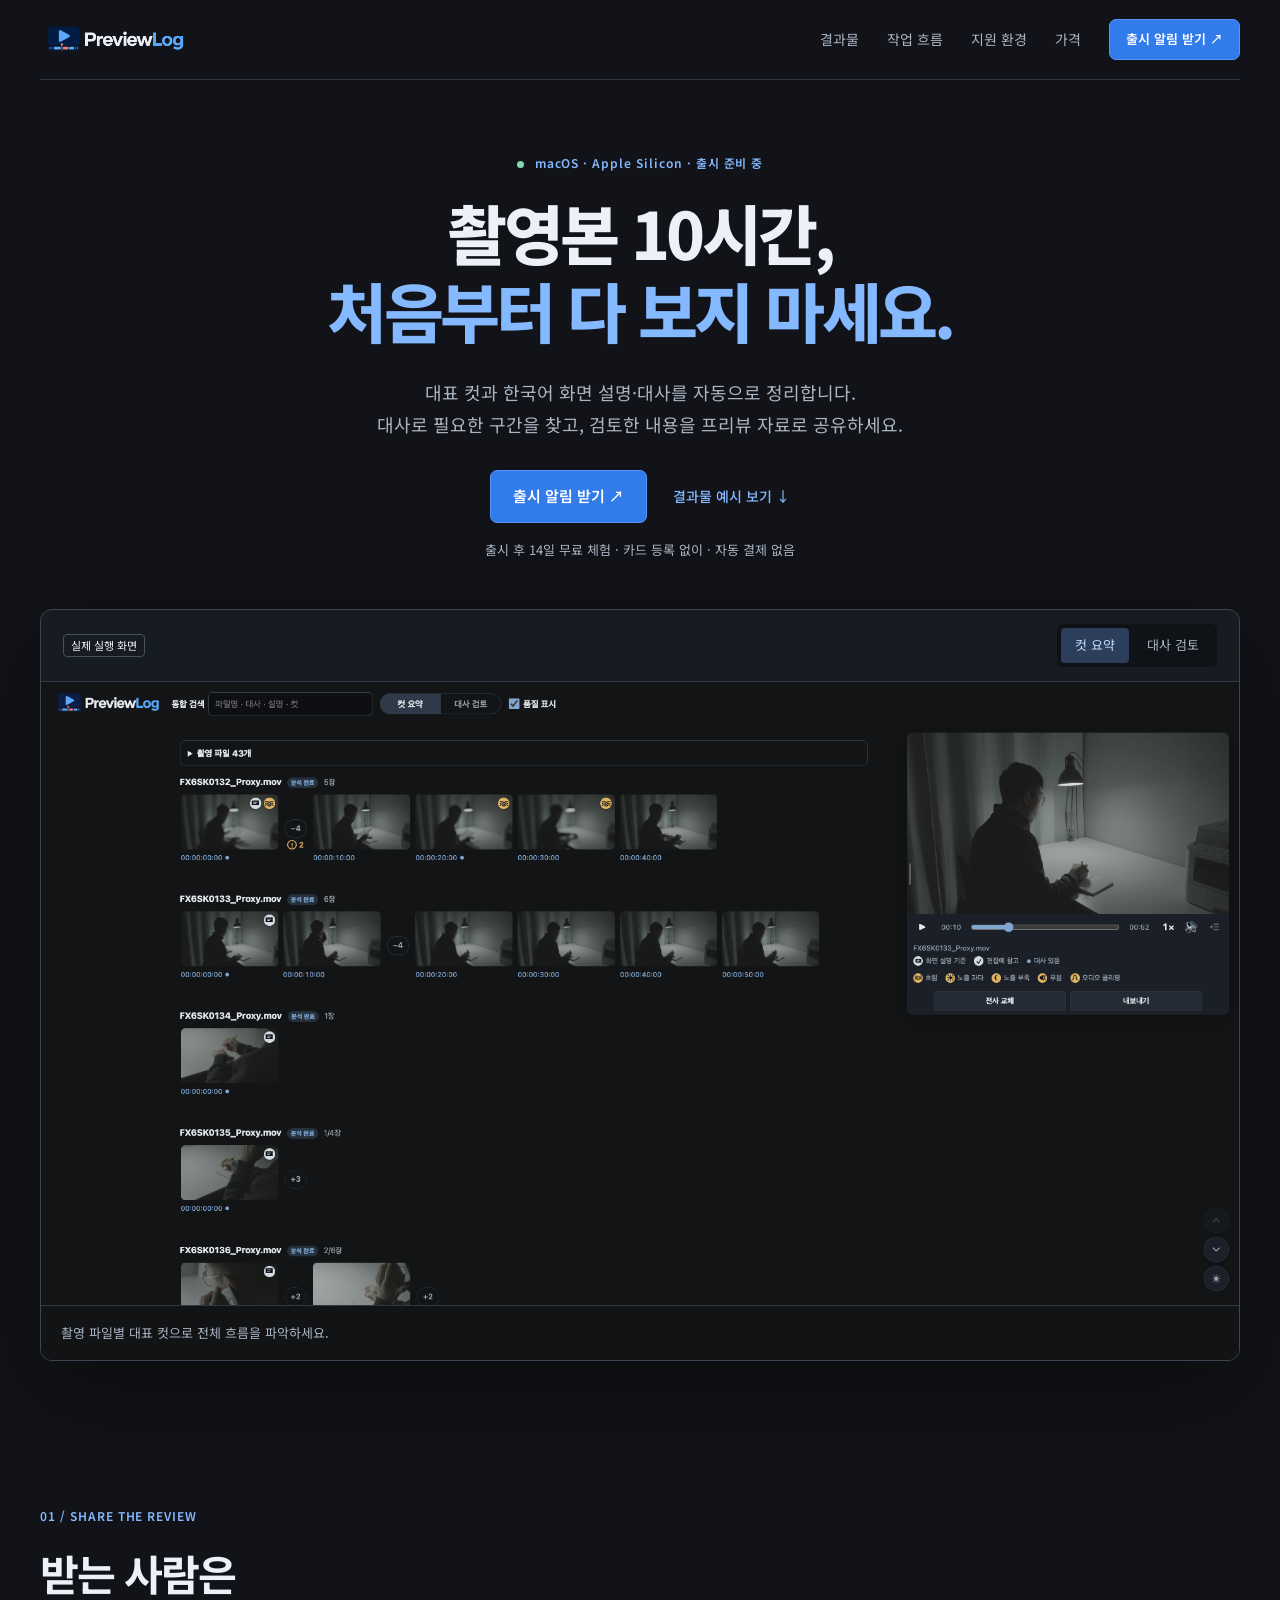
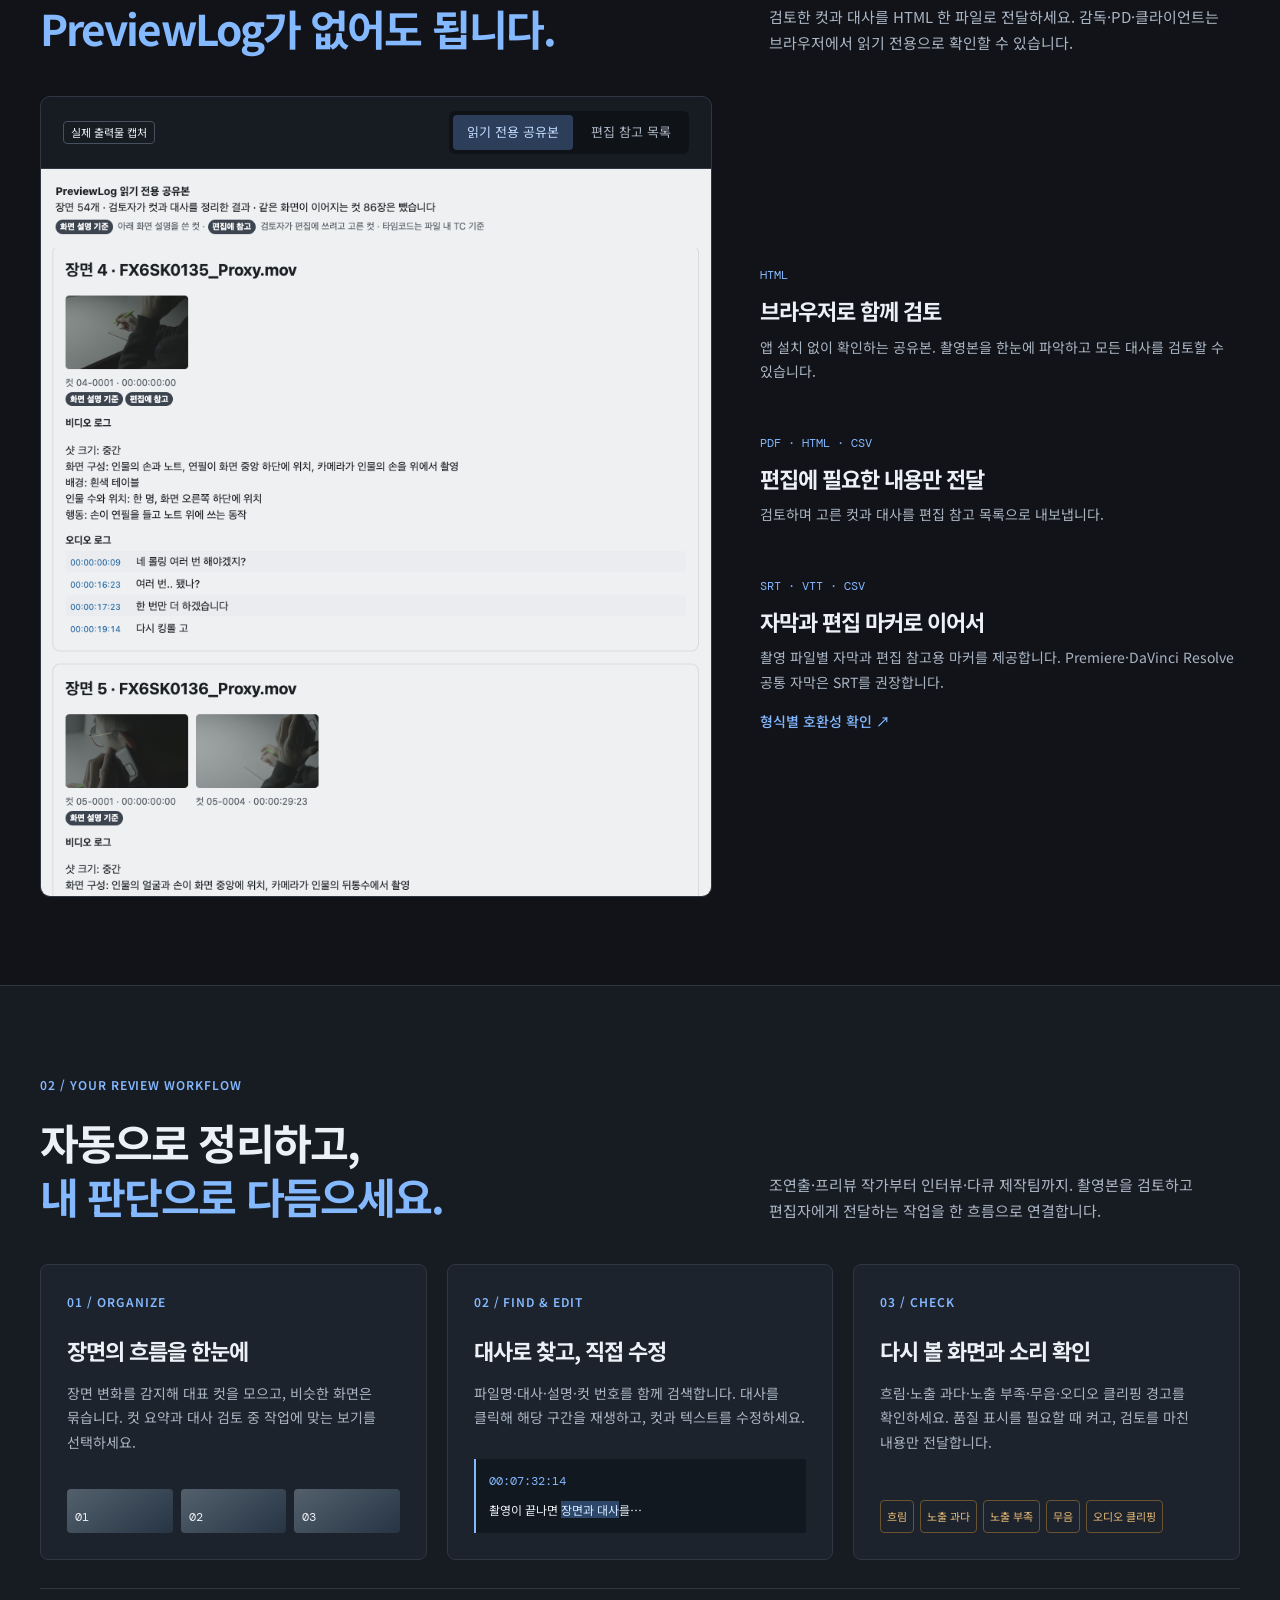
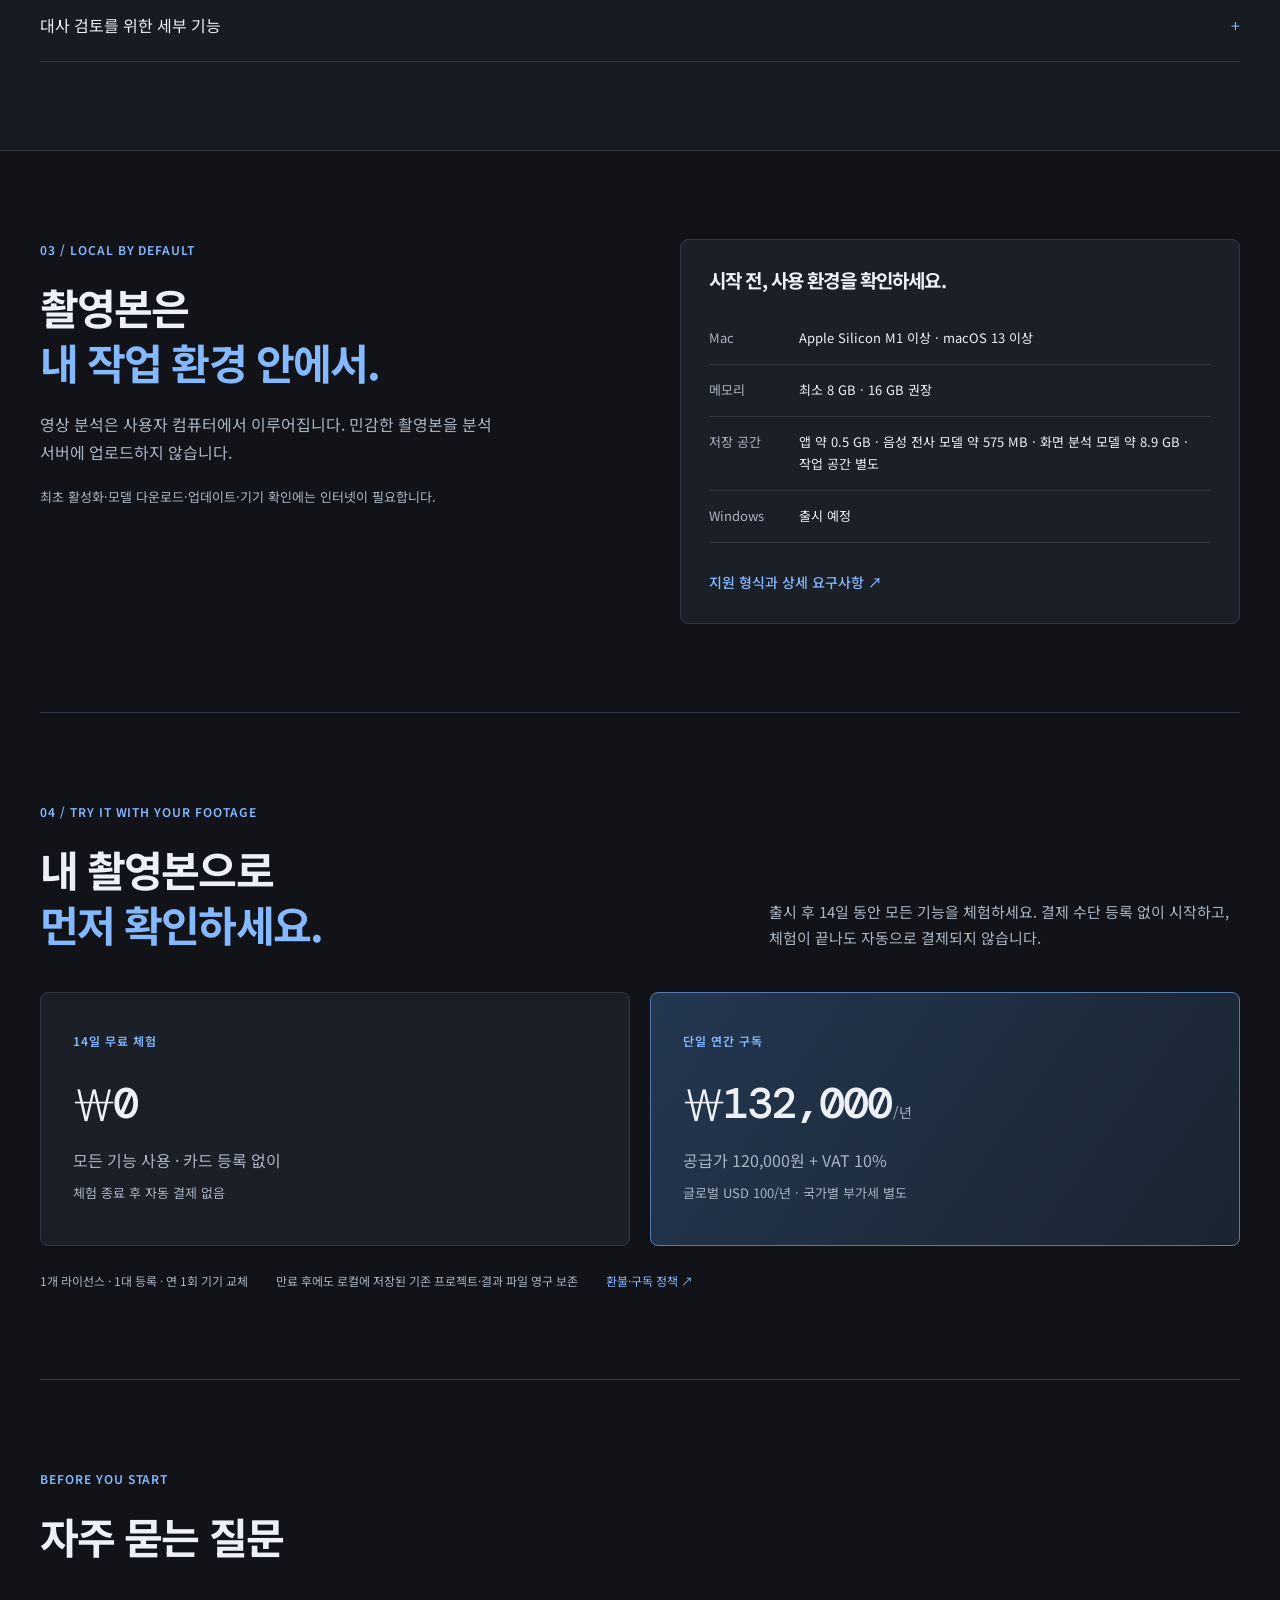
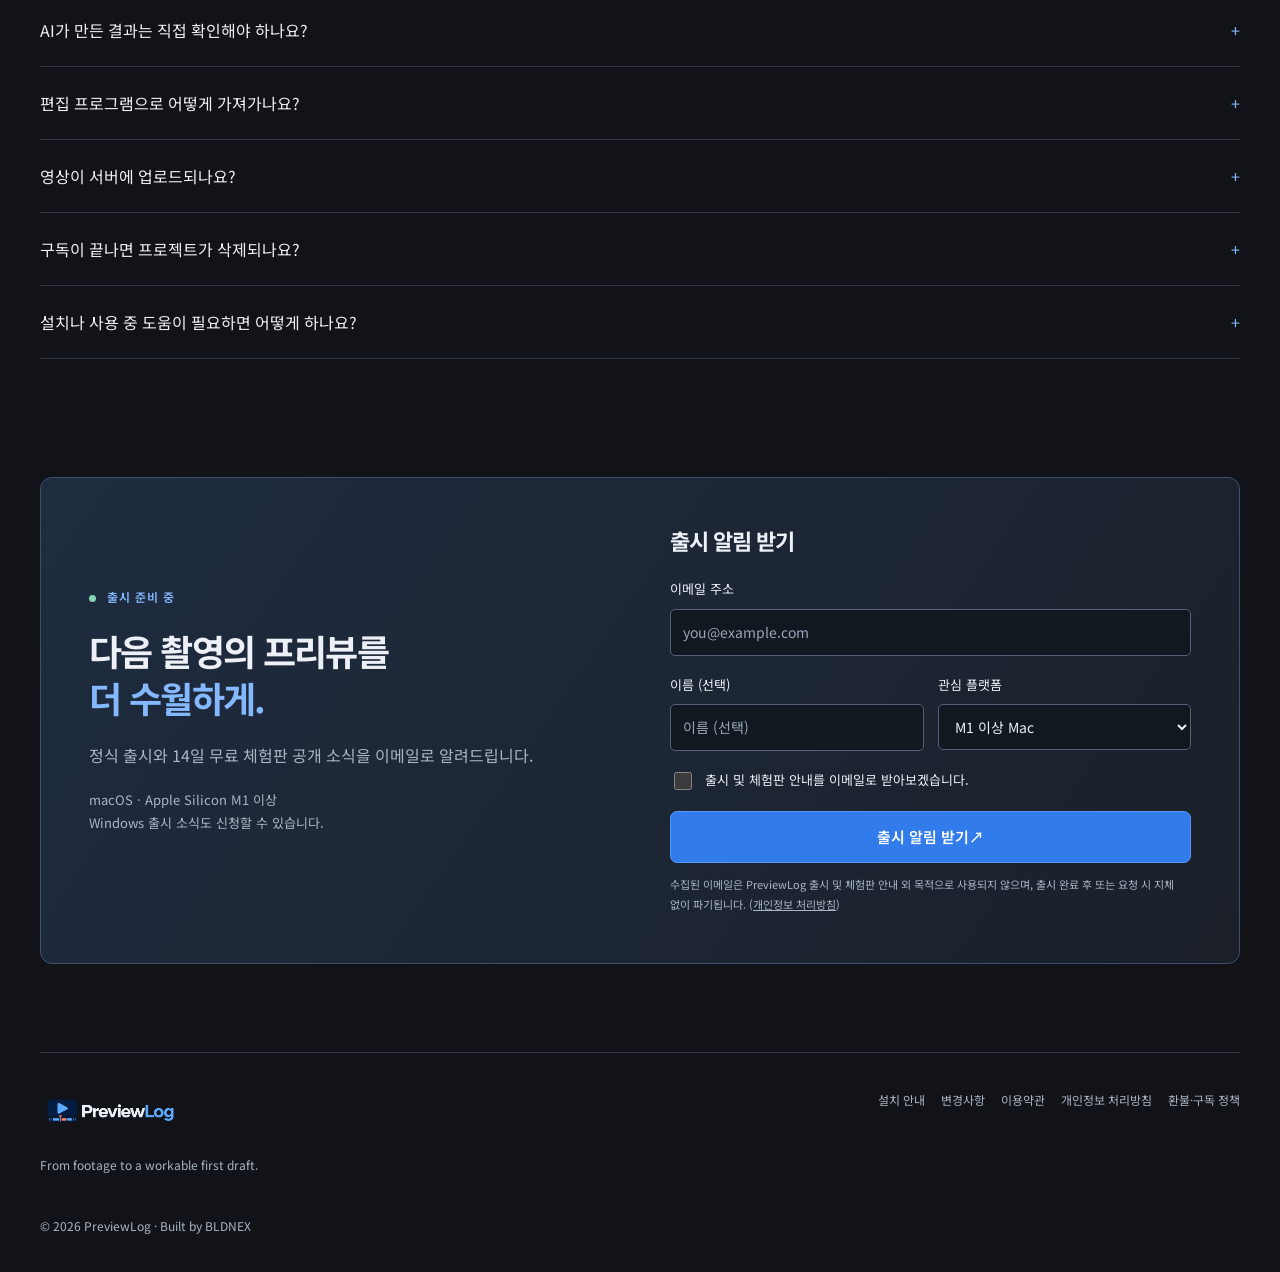
==== site/index.html @ 59b05618 "fix(design): revert waitlist button color to design token blue" ====
<!doctype html>
<html lang="ko">
  <head>
    <meta charset="UTF-8" />
    <meta name="viewport" content="width=device-width, initial-scale=1.0" />
    <meta name="theme-color" content="#111318" />
    <title>PreviewLog — 촬영본을 편집 가능한 로그로</title>
    <meta
      name="description"
      content="촬영본을 편집용 프리뷰 자료로 빠르게. Mac 로컬에서 프록시 영상을 분석해 대표 컷, 한국어 음성 전사, 타임코드, 품질 경고를 정리하는 데스크톱 앱 PreviewLog입니다."
    />
    <link rel="canonical" href="https://previewlog.bldnex.com/" />
    <link
      rel="icon"
      type="image/png"
      href="./assets/brand/logos/previewlog-logo-light.png"
    />

    <!-- Open Graph / 소셜 공유 -->
    <meta property="og:type" content="website" />
    <meta property="og:site_name" content="PreviewLog" />
    <meta property="og:url" content="https://previewlog.bldnex.com/" />
    <meta
      property="og:title"
      content="PreviewLog — 촬영본을 편집 가능한 로그로"
    />
    <meta
      property="og:description"
      content="프록시 영상을 로컬에서 분석해 대표 컷, 한국어 전사, 타임코드와 품질 경고를 정리하는 데스크톱 앱."
    />
    <meta
      property="og:image"
      content="./assets/brand/logos/previewlog-logo-light.png"
    />

    <!-- Twitter Card -->
    <meta name="twitter:card" content="summary" />
    <meta
      name="twitter:title"
      content="PreviewLog — 촬영본을 편집 가능한 로그로"
    />
    <meta
      name="twitter:description"
      content="프록시 영상을 로컬에서 분석해 대표 컷, 한국어 전사, 타임코드와 품질 경고를 정리하는 데스크톱 앱."
    />
    <meta
      name="twitter:image"
      content="./assets/brand/logos/previewlog-logo-light.png"
    />

    <!-- 웹폰트 사전 연결 -->
    <link rel="preconnect" href="https://fonts.googleapis.com" />
    <link rel="preconnect" href="https://fonts.gstatic.com" crossorigin />
    <link
      rel="stylesheet"
      href="https://fonts.googleapis.com/css2?family=DM+Mono:wght@400;500&family=Noto+Sans+KR:wght@400;500;600;700;800&display=swap"
    />

    <link rel="stylesheet" href="./landing.css" />
  </head>
  <body>
    <a class="skip-link" href="#main">본문으로 바로가기</a>
    <header class="site-header shell">
      <a class="brand" href="#top"
        ><img
          src="./assets/brand/logos/previewlog-logo-dark.png"
          alt="PreviewLog"
          width="150"
      /></a>
      <nav class="nav-links" id="primary-navigation" aria-label="주요 메뉴">
        <a href="#outputs">결과물</a><a href="#features">작업 흐름</a
        ><a href="#requirements">지원 환경</a><a href="#pricing">가격</a>
      </nav>
      <a class="button header-cta" href="#download">출시 알림 받기 ↗</a
      ><button
        class="menu-button"
        type="button"
        aria-label="메뉴 열기"
        aria-controls="primary-navigation"
        aria-expanded="false"
      >
        ☰
      </button>
    </header>
    <main id="main">
      <section class="hero shell" id="top">
        <div class="hero-copy">
          <p class="eyebrow">
            <span class="status-dot"></span> macOS · Apple Silicon · 출시 준비
            중
          </p>
          <h1>촬영본 10시간,<br /><em>처음부터 다 보지 마세요.</em></h1>
          <p class="lede">
            대표 컷과 한국어 화면 설명·대사를 자동으로 정리합니다.<br />대사로
            필요한 구간을 찾고, 검토한 내용을 프리뷰 자료로 공유하세요.
          </p>
          <div class="actions">
            <a class="button" href="#download">출시 알림 받기 ↗</a
            ><a class="text-link" href="#outputs">결과물 예시 보기 ↓</a>
          </div>
          <p class="fine">
            출시 후 14일 무료 체험 · 카드 등록 없이 · 자동 결제 없음
          </p>
        </div>
        <div class="workspace product-capture" aria-label="PreviewLog 실제 실행 화면">
          <div class="workspace-toolbar">
            <span class="example-tag">실제 실행 화면</span>
            <div class="view-switch" role="group" aria-label="실행 화면 선택">
              <button type="button" data-view="cuts" aria-controls="capture-cuts" aria-pressed="true">컷 요약</button>
              <button type="button" data-view="dialogue" aria-controls="capture-dialogue" aria-pressed="false">대사 검토</button>
            </div>
          </div>
          <figure id="capture-dialogue" class="capture-panel" data-capture="dialogue" hidden>
            <img src="./assets/screenshots/dialogue-review.png" width="1901" height="991" loading="lazy" alt="PreviewLog 대사 검토 화면. 대표 컷 옆에 화면 설명과 타임코드별 대사가 정리되고, 오른쪽에 영상과 품질 경고가 표시됩니다." />
            <figcaption><span>화면 설명과 대사, 품질 경고를 한곳에서 검토하세요.</span></figcaption>
          </figure>
          <figure id="capture-cuts" class="capture-panel" data-capture="cuts">
            <img src="./assets/screenshots/cut-summary.png" width="1898" height="986" fetchpriority="high" alt="PreviewLog 컷 요약 화면. 촬영 파일별 대표 컷과 타임코드가 나열되고, 흐림 경고와 묶인 컷 수를 함께 확인할 수 있습니다." />
            <figcaption><span>촬영 파일별 대표 컷으로 전체 흐름을 파악하세요.</span></figcaption>
          </figure>
        </div>
      </section>
      <section class="outputs shell section" id="outputs">
        <div class="section-heading">
          <div>
            <p class="eyebrow">01 / SHARE THE REVIEW</p>
            <h2>받는 사람은<br /><em>PreviewLog가 없어도 됩니다.</em></h2>
          </div>
          <p>
            검토한 컷과 대사를 HTML 한 파일로 전달하세요. 감독·PD·클라이언트는
            브라우저에서 읽기 전용으로 확인할 수 있습니다.
          </p>
        </div>
        <div class="output-layout">
        <div class="output-gallery">
          <div class="workspace-toolbar">
            <span class="example-tag">실제 출력물 캡처</span>
            <div class="view-switch" role="group" aria-label="출력물 선택">
              <button type="button" data-output="share" aria-controls="output-share" aria-pressed="true">읽기 전용 공유본</button>
              <button type="button" data-output="reference" aria-controls="output-reference" aria-pressed="false">편집 참고 목록</button>
            </div>
          </div>
          <figure class="output-capture" id="output-share" data-output-panel="share">
            <img src="./assets/screenshots/read-only-share.png" width="874" height="948" loading="lazy" alt="읽기 전용 공유본. 장면별 대표 컷과 화면 설명, 타임코드별 대사가 함께 정리된 실제 출력물." />
          </figure>
          <figure class="output-capture" id="output-reference" data-output-panel="reference" hidden>
            <img src="./assets/screenshots/edit-reference.png" width="873" height="945" loading="lazy" alt="편집 참고 목록. 검토에서 고른 컷과 대사를 순번, 화면, 타임코드, 내용 열로 정리한 실제 출력물." />
          </figure>
        </div>
        <div class="output-details">
          <div class="export-list">
            <article>
              <span class="file-type">HTML</span>
              <h3>브라우저로 함께 검토</h3>
              <p>
                앱 설치 없이 확인하는 공유본. 촬영본을 한눈에 파악하고 모든
                대사를 검토할 수 있습니다.
              </p>
            </article>
            <article>
              <span class="file-type">PDF · HTML · CSV</span>
              <h3>편집에 필요한 내용만 전달</h3>
              <p>검토하며 고른 컷과 대사를 편집 참고 목록으로 내보냅니다.</p>
            </article>
            <article>
              <span class="file-type">SRT · VTT · CSV</span>
              <h3>자막과 편집 마커로 이어서</h3>
              <p>
                촬영 파일별 자막과 편집 참고용 마커를 제공합니다.
                Premiere·DaVinci Resolve 공통 자막은 SRT를 권장합니다.
              </p>
              <a class="text-link" href="./requirements.html"
                >형식별 호환성 확인 ↗</a
              >
            </article>
          </div>
        </div>
        </div>
      </section>
      <section class="workflow section" id="features">
        <div class="shell">
          <div class="section-heading">
            <div>
              <p class="eyebrow">02 / YOUR REVIEW WORKFLOW</p>
              <h2>자동으로 정리하고,<br /><em>내 판단으로 다듬으세요.</em></h2>
            </div>
            <p>
              조연출·프리뷰 작가부터 인터뷰·다큐 제작팀까지. 촬영본을 검토하고
              편집자에게 전달하는 작업을 한 흐름으로 연결합니다.
            </p>
          </div>
          <div class="workflow-grid">
            <article>
              <span class="step">01 / ORGANIZE</span>
              <h3>장면의 흐름을 한눈에</h3>
              <p>
                장면 변화를 감지해 대표 컷을 모으고, 비슷한 화면은 묶습니다. 컷
                요약과 대사 검토 중 작업에 맞는 보기를 선택하세요.
              </p>
              <div class="mini-strip" aria-hidden="true">
                <span>01</span><span>02</span><span>03</span>
              </div>
            </article>
            <article>
              <span class="step">02 / FIND & EDIT</span>
              <h3>대사로 찾고, 직접 수정</h3>
              <p>
                파일명·대사·설명·컷 번호를 함께 검색합니다. 대사를 클릭해 해당
                구간을 재생하고, 컷과 텍스트를 수정하세요.
              </p>
              <div class="mini-log">
                <span class="mono">00:07:32:14</span
                ><span>촬영이 끝나면 <mark>장면과 대사</mark>를…</span>
              </div>
            </article>
            <article>
              <span class="step">03 / CHECK</span>
              <h3>다시 볼 화면과 소리 확인</h3>
              <p>
                흐림·노출 과다·노출 부족·무음·오디오 클리핑 경고를 확인하세요.
                품질 표시를 필요할 때 켜고, 검토를 마친 내용만 전달합니다.
              </p>
              <div class="qc-tags">
                <span>흐림</span><span>노출 과다</span><span>노출 부족</span
                ><span>무음</span><span>오디오 클리핑</span>
              </div>
            </article>
          </div>
          <details class="advanced">
            <summary>대사 검토를 위한 세부 기능 <span>+</span></summary>
            <div>
              <p>
                <b>다채널 오디오</b>목소리가 담긴 채널을 반영하고 완전히 무음인
                채널은 제외합니다. 특정 채널만 다시 전사할 수도 있습니다.
              </p>
              <p>
                <b>클로바노트 전사 교체</b>전사 파일을 교체해 발화자를 구분하고,
                필요하면 이전 상태로 되돌립니다.
              </p>
              <p>
                <b>수정과 되돌리기</b>컷 추가·숨김·삭제·순서 변경과 대사 수정을
                지원합니다. 편집 모드에서 되돌리기·다시 실행·저장을 사용할 수
                있습니다.
              </p>
            </div>
          </details>
        </div>
      </section>
      <section class="section shell environment" id="requirements">
        <div>
          <p class="eyebrow">03 / LOCAL BY DEFAULT</p>
          <h2>촬영본은<br /><em>내 작업 환경 안에서.</em></h2>
          <p>
            영상 분석은 사용자 컴퓨터에서 이루어집니다. 민감한 촬영본을 분석
            서버에 업로드하지 않습니다.
          </p>
          <p class="fine">
            최초 활성화·모델 다운로드·업데이트·기기 확인에는 인터넷이
            필요합니다.
          </p>
        </div>
        <div class="spec-panel">
          <h3>시작 전, 사용 환경을 확인하세요.</h3>
          <dl>
            <div>
              <dt>Mac</dt>
              <dd>Apple Silicon M1 이상 · macOS 13 이상</dd>
            </div>
            <div>
              <dt>메모리</dt>
              <dd>최소 8 GB · 16 GB 권장</dd>
            </div>
            <div>
              <dt>저장 공간</dt>
              <dd>
                앱 약 0.5 GB · 음성 전사 모델 약 575 MB · 화면 분석 모델 약 8.9
                GB · 작업 공간 별도
              </dd>
            </div>
            <div>
              <dt>Windows</dt>
              <dd>출시 예정</dd>
            </div>
          </dl>
          <a class="text-link" href="./requirements.html"
            >지원 형식과 상세 요구사항 ↗</a
          >
        </div>
      </section>
      <section class="section shell pricing" id="pricing">
        <div class="section-heading">
          <div>
            <p class="eyebrow">04 / TRY IT WITH YOUR FOOTAGE</p>
            <h2>내 촬영본으로<br /><em>먼저 확인하세요.</em></h2>
          </div>
          <p>
            출시 후 14일 동안 모든 기능을 체험하세요. 결제 수단 등록 없이
            시작하고, 체험이 끝나도 자동으로 결제되지 않습니다.
          </p>
        </div>
        <div class="pricing-grid">
          <article>
            <span class="eyebrow">14일 무료 체험</span>
            <h3>₩0</h3>
            <p>모든 기능 사용 · 카드 등록 없이</p>
            <p class="fine">체험 종료 후 자동 결제 없음</p>
          </article>
          <article class="annual">
            <span class="eyebrow">단일 연간 구독</span>
            <h3>₩132,000<span> / 년</span></h3>
            <p>공급가 120,000원 + VAT 10%</p>
            <p class="fine">글로벌 USD 100/년 · 국가별 부가세 별도</p>
          </article>
        </div>
        <div class="license-notes">
          <span>1개 라이선스 · 1대 등록 · 연 1회 기기 교체</span
          ><span
            >만료 후에도 로컬에 저장된 기존 프로젝트·결과 파일 영구 보존</span
          ><a href="./refund.html">환불·구독 정책 ↗</a>
        </div>
      </section>
      <section class="section shell faq">
        <p class="eyebrow">BEFORE YOU START</p>
        <h2>자주 묻는 질문</h2>
        <div class="faq-list">
          <details>
            <summary>
              AI가 만든 결과는 직접 확인해야 하나요?<span>+</span>
            </summary>
            <p>
              네. 전사와 화면 설명, 품질 경고는 검토를 돕는 보조 결과입니다.
              중요한 컷과 대사를 영상으로 확인하고 필요한 내용을 수정하세요.
            </p>
          </details>
          <details>
            <summary>
              편집 프로그램으로 어떻게 가져가나요?<span>+</span>
            </summary>
            <p>
              Premiere Pro와 DaVinci Resolve 공통 자막 형식은 SRT를 권장합니다.
              VTT는 지원하는 프로그램에서 사용하세요. CSV 마커 가져오기는
              프로그램 버전과 형식에 따라 외부 도구가 필요할 수 있으며, 타임코드
              참고 목록으로도 사용할 수 있습니다.
              <a href="./requirements.html">자세한 호환성 안내</a>
            </p>
          </details>
          <details>
            <summary>영상이 서버에 업로드되나요?<span>+</span></summary>
            <p>
              기본 분석은 내 컴퓨터에서 수행됩니다. 영상·오디오·전사 결과는
              사용자가 지원 자료 전송을 직접 선택하지 않는 한 회사 서버로
              전송하지 않습니다.
            </p>
          </details>
          <details>
            <summary>
              구독이 끝나면 프로젝트가 삭제되나요?<span>+</span>
            </summary>
            <p>
              로컬에 저장된 기존 프로젝트와 결과 파일은 삭제되지 않습니다. 구독
              만료 시 신규 분석과 내보내기는 제한됩니다.
            </p>
          </details>
          <details>
            <summary>
              설치나 사용 중 도움이 필요하면 어떻게 하나요?<span>+</span>
            </summary>
            <p>
              <a href="./install.html">설치 가이드</a>를 확인하거나
              <a href="mailto:bldnex.dev@gmail.com">bldnex.dev@gmail.com</a>으로
              문의하세요. 앱·운영체제 버전과 오류 상황을 함께 알려주시면 확인에
              도움이 됩니다.
            </p>
          </details>
        </div>
      </section>
      <section class="section shell download" id="download">
        <div class="download-card">
          <div>
            <p class="eyebrow"><span class="status-dot"></span> 출시 준비 중</p>
            <h2>다음 촬영의 프리뷰를<br /><em>더 수월하게.</em></h2>
            <p>
              정식 출시와 14일 무료 체험판 공개 소식을 이메일로 알려드립니다.
            </p>
            <p class="fine">
              macOS · Apple Silicon M1 이상<br />Windows 출시 소식도 신청할 수
              있습니다.
            </p>
          </div>
          <div class="waitlist-card">
            <h3>출시 알림 받기</h3>
            <form
              class="download-actions waitlist-form"
              data-endpoint="/api/waitlist"
              novalidate
            >
              <div class="form-group">
                <label for="waitlist-email">이메일 주소</label>
                <input
                  id="waitlist-email"
                  name="email"
                  type="email"
                  autocomplete="email"
                  placeholder="you@example.com"
                  required
                />
              </div>
              <div class="waitlist-fields">
                <div class="form-group">
                  <label for="waitlist-name">이름 (선택)</label>
                  <input
                    id="waitlist-name"
                    name="name"
                    type="text"
                    autocomplete="name"
                    placeholder="이름 (선택)"
                  />
                </div>
                <div class="form-group">
                  <label for="waitlist-platform">관심 플랫폼</label>
                  <select
                    id="waitlist-platform"
                    name="platform"
                    aria-label="관심 플랫폼"
                  >
                    <option value="macos">M1 이상 Mac</option>
                    <option value="windows">Windows (출시 예정)</option>
                  </select>
                </div>
              </div>
              <label class="waitlist-consent">
                <input name="consent" type="checkbox" value="yes" required />
                <span>출시 및 체험판 안내를 이메일로 받아보겠습니다.</span>
              </label>
              <input
                class="waitlist-honeypot"
                name="website"
                type="text"
                tabindex="-1"
                autocomplete="off"
                aria-hidden="true"
              />
              <button class="button" type="submit">
                출시 알림 받기 <span>↗</span>
              </button>
              <span
                class="waitlist-status"
                role="status"
                aria-live="polite"
              ></span>
              <p class="waitlist-privacy-notice">
                수집된 이메일은 PreviewLog 출시 및 체험판 안내 외 목적으로
                사용되지 않으며, 출시 완료 후 또는 요청 시 지체 없이 파기됩니다.
                (<a
                  href="./privacy.html"
                  style="color: inherit; text-decoration: underline"
                  >개인정보 처리방침</a
                >)
              </p>
            </form>
          </div>
        </div>
      </section>
    </main>
    <footer class="shell site-footer">
      <div>
        <a href="#top"
          ><img
            src="./assets/brand/logos/previewlog-logo-dark.png"
            alt="PreviewLog"
            width="140"
        /></a>
        <p>From footage to a workable first draft.</p>
      </div>
      <div class="footer-links">
        <a href="./install.html">설치 안내</a
        ><a href="./changelog.html">변경사항</a
        ><a href="./terms.html">이용약관</a
        ><a href="./privacy.html">개인정보 처리방침</a
        ><a href="./refund.html">환불·구독 정책</a>
      </div>
      <p class="copyright">
        © 2026 PreviewLog · Built by <a href="https://bldnex.com">BLDNEX</a>
      </p>
    </footer>
    <script src="./main.js"></script>
    <script src="./landing.js"></script>
  </body>
</html>
---- site/landing.css ----
:root {
  color-scheme: dark;
  --bg: #111318;
  --panel: #1b1f27;
  --line: #303743;
  --text: #edf1f7;
  --muted: #aab5c4;
  --blue: #84b8ff;
  --mono: "DM Mono", monospace;
}
* {
  box-sizing: border-box;
}
html {
  scroll-behavior: smooth;
  scroll-padding-top: 95px;
}
body {
  margin: 0;
  background: var(--bg);
  color: var(--text);
  font:
    16px/1.75 "Noto Sans KR",
    sans-serif;
  word-break: keep-all;
}
a {
  color: inherit;
  text-decoration: none;
}
button,
input,
select {
  font: inherit;
}
button,
a,
input,
select,
summary {
  touch-action: manipulation;
}
button {
  cursor: pointer;
}
button:disabled {
  opacity: 0.6;
  cursor: wait;
}
:focus-visible {
  outline: 3px solid var(--blue);
  outline-offset: 5px;
}
[hidden] {
  display: none !important;
}
p {
  color: var(--muted);
  margin: 0 0 20px;
}
h1,
h2,
h3,
h4 {
  line-height: 1.3;
  letter-spacing: -0.045em;
  margin: 0 0 20px;
}
h2 {
  font-size: clamp(30px, 3.3vw, 44px);
}
h3 {
  font-size: 22px;
}
em {
  font-style: normal;
  color: var(--blue);
}
.shell {
  width: min(1200px, calc(100% - 64px));
  margin: auto;
}
.section {
  padding-top: 88px;
  padding-bottom: 88px;
}
.eyebrow,
.step {
  font-size: 12px;
  letter-spacing: 0.08em;
  color: var(--blue);
  font-weight: 600;
}
.mono {
  font: 12px/1.6 var(--mono);
  letter-spacing: 0;
}
.fine {
  font-size: 13px;
  color: var(--muted);
}
.status-dot {
  display: inline-block;
  width: 7px;
  height: 7px;
  border-radius: 50%;
  background: #83d7b3;
  margin-right: 7px;
}
.skip-link {
  position: fixed;
  top: -100px;
  left: 20px;
  z-index: 200;
  background: var(--panel);
  padding: 12px;
}
.skip-link:focus {
  top: 10px;
}
.site-header {
  height: 80px;
  display: flex;
  align-items: center;
  gap: 28px;
  border-bottom: 1px solid var(--line);
  position: relative;
  z-index: 10;
}
.brand {
  display: flex;
}
.brand img {
  max-width: 100%;
  height: auto;
}
.nav-links {
  display: flex;
  gap: 28px;
  margin-left: auto;
  font-size: 14px;
  color: var(--muted);
}
.nav-links a:hover,
.text-link:hover {
  color: white;
}
.button {
  display: inline-flex;
  align-items: center;
  justify-content: center;
  min-height: 50px;
  padding: 12px 22px;
  background: #327bea;
  border: 1px solid #5596f7;
  border-radius: 7px;
  color: white;
  font-weight: 600;
  font-size: 15px;
}
.button:hover {
  background: #2566c8;
}
.header-cta {
  min-height: 40px;
  padding: 8px 16px;
  font-size: 13px;
}
.menu-button {
  display: none;
}
.hero {
  padding-top: 72px;
  padding-bottom: 56px;
}
.hero-copy {
  text-align: center;
  max-width: 1000px;
  margin: 0 auto 48px;
}
.hero h1 {
  font-size: clamp(38px, 5.1vw, 66px);
  line-height: 1.2;
  font-weight: 800;
  letter-spacing: -0.055em;
  margin-bottom: 26px;
}
.lede {
  font-size: 18px;
  line-height: 1.8;
}
.actions {
  display: flex;
  align-items: center;
  justify-content: center;
  gap: 26px;
  margin: 30px 0 16px;
}
.text-link {
  font-size: 14px;
  color: var(--blue);
  font-weight: 500;
}
.workspace {
  border: 1px solid #3c4553;
  border-radius: 12px;
  background: #171b22;
  overflow: hidden;
  box-shadow: 0 30px 90px #0005;
  max-width: 1050px;
  margin: auto;
}
.product-capture { max-width: 1200px; }
.product-capture .example-tag { margin-left: 0; }
.capture-panel { margin: 0; background: #111314; }
.capture-panel[hidden] { display: none; }
.capture-panel img { display: block; width: 100%; height: auto; }
.capture-panel figcaption {
  display: flex;
  flex-wrap: wrap;
  justify-content: space-between;
  gap: 8px 20px;
  padding: 16px 20px;
  border-top: 1px solid var(--line);
  color: var(--muted);
  font-size: 13px;
}
.example-tag {
  margin-left: auto;
  border: 1px solid #46505e;
  border-radius: 4px;
  padding: 1px 7px;
  font-size: 11px;
}
.workspace-toolbar {
  display: flex;
  justify-content: space-between;
  align-items: center;
  padding: 14px 22px;
  border-bottom: 1px solid var(--line);
  gap: 15px;
}
.view-switch {
  display: flex;
  gap: 4px;
  background: #0f1217;
  padding: 4px;
  border-radius: 6px;
}
.view-switch button {
  border: 0;
  background: transparent;
  color: var(--muted);
  padding: 6px 14px;
  border-radius: 4px;
  font-size: 13px;
}
.view-switch button[aria-pressed="true"] {
  background: #2c3e59;
  color: #c0daff;
}
.section-heading {
  display: grid;
  grid-template-columns: 1.4fr 1fr;
  gap: 70px;
  align-items: end;
  margin-bottom: 40px;
}
.section-heading h2 {
  margin: 0;
}
.section-heading > p {
  margin: 0;
  font-size: 15px;
}
.output-layout {
  display: grid;
  grid-template-columns: minmax(0, 1.4fr) minmax(0, 1fr);
  gap: 48px;
  align-items: center;
}
.output-gallery {
  min-width: 0;
  overflow: hidden;
  border: 1px solid var(--line);
  border-radius: 10px;
  background: #171b22;
}
.output-gallery .example-tag { margin-left: 0; }
.output-gallery .workspace-toolbar { flex-wrap: wrap; }
.output-capture[hidden] { display: none; }
.output-capture {
  margin: 0;
  overflow: hidden;
  background: #171b22;
}
.output-capture figcaption {
  padding: 18px 20px;
  display: flex;
  flex-wrap: wrap;
  align-items: center;
  justify-content: space-between;
  gap: 8px;
}
.output-capture h3 { margin: 0; font-size: 18px; }
.output-capture figcaption span { font-size: 12px; color: var(--muted); }
.output-capture img { display: block; width: 100%; height: auto; }
.output-details .export-list {
  display: grid;
  grid-template-columns: 1fr;
  gap: 30px;
  margin-top: 0;
}
.output-details .export-list article { padding: 0; border: 0; }
@media (max-width: 900px) {
  .output-layout { grid-template-columns: 1fr; gap: 30px; }
}
.export-list article {
  padding: 22px 0;
  border-bottom: 1px solid var(--line);
}
.export-list article:first-child {
  padding-top: 0;
}
.export-list article:last-child {
  border: 0;
}
.file-type {
  font: 12px var(--mono);
  color: var(--blue);
}
.export-list h3 {
  margin: 10px 0;
}
.export-list p {
  font-size: 14px;
  margin-bottom: 12px;
}
.workflow {
  background: #171b22;
  border-block: 1px solid var(--line);
}
.workflow-grid {
  display: grid;
  grid-template-columns: repeat(3, 1fr);
  gap: 20px;
}
.workflow-grid article {
  background: #1d232c;
  border: 1px solid var(--line);
  border-radius: 8px;
  padding: 26px;
  display: flex;
  flex-direction: column;
}
.workflow-grid h3 {
  margin: 24px 0 16px;
}
.workflow-grid p {
  font-size: 14px;
}
.mini-strip {
  display: flex;
  gap: 8px;
  margin-top: auto;
  padding-top: 15px;
}
.mini-strip span {
  flex: 1;
  padding: 20px 8px 8px;
  background: linear-gradient(145deg, #53606c, #273444);
  font: 12px var(--mono);
  border-radius: 4px;
}
.mini-log {
  display: flex;
  flex-direction: column;
  gap: 8px;
  background: #111820;
  border-left: 2px solid var(--blue);
  padding: 13px;
  margin-top: auto;
  font-size: 12px;
}
.mini-log .mono {
  color: var(--blue);
}
mark {
  background: #2c4769;
  color: #d6e8ff;
}
.qc-tags {
  display: flex;
  gap: 6px;
  flex-wrap: wrap;
  margin-top: auto;
  padding-top: 15px;
}
.qc-tags span {
  font-size: 11px;
  color: #e9bc77;
  border: 1px solid #6a5233;
  padding: 6px;
  border-radius: 4px;
}
.advanced {
  border-block: 1px solid var(--line);
  margin-top: 28px;
}
.advanced summary,
.faq-list summary {
  cursor: pointer;
  display: flex;
  justify-content: space-between;
  gap: 15px;
  padding: 22px 0;
  list-style: none;
}
.advanced summary::-webkit-details-marker,
.faq-list summary::-webkit-details-marker {
  display: none;
}
.advanced summary span,
.faq-list summary span {
  color: var(--blue);
}
details[open] > summary span {
  transform: rotate(45deg);
}
.advanced > div {
  display: grid;
  grid-template-columns: repeat(3, 1fr);
  gap: 32px;
}
.advanced p {
  font-size: 14px;
}
.advanced b {
  display: block;
  color: var(--text);
  margin-bottom: 10px;
}
.environment {
  display: grid;
  grid-template-columns: 1fr 1fr;
  gap: 80px;
}
.environment > div > p {
  max-width: 480px;
}
.spec-panel {
  border: 1px solid var(--line);
  padding: 28px;
  border-radius: 8px;
  background: var(--panel);
}
.spec-panel h3 {
  font-size: 19px;
}
.spec-panel dl {
  margin: 0 0 24px;
}
.spec-panel dl div {
  display: grid;
  grid-template-columns: 80px 1fr;
  gap: 10px;
  font-size: 13px;
  padding: 14px 0;
  border-bottom: 1px solid var(--line);
}
dt {
  color: var(--muted);
}
dd {
  margin: 0;
}
.pricing {
  border-top: 1px solid var(--line);
}
.pricing-grid {
  display: grid;
  grid-template-columns: 1fr 1fr;
  gap: 20px;
}
.pricing-grid article {
  background: var(--panel);
  border: 1px solid var(--line);
  border-radius: 8px;
  padding: 32px;
}
.pricing-grid article.annual {
  border-color: #557cac;
  background: linear-gradient(125deg, #233750, #1b2431);
}
.pricing-grid h3 {
  font: 500 44px/1.4 var(--mono);
  margin: 20px 0 12px;
}
.pricing-grid h3 span {
  font:
    14px "Noto Sans KR",
    sans-serif;
  color: var(--muted);
}
.pricing-grid p {
  margin-bottom: 8px;
}
.license-notes {
  display: flex;
  flex-wrap: wrap;
  gap: 12px 28px;
  margin-top: 24px;
  font-size: 12px;
  color: var(--muted);
}
.license-notes a {
  color: var(--blue);
}
.faq {
  border-top: 1px solid var(--line);
}
.faq-list {
  margin-top: 30px;
}
.faq-list details {
  border-bottom: 1px solid var(--line);
}
.faq-list p {
  max-width: 860px;
  font-size: 14px;
}
.faq-list a {
  text-decoration: underline;
  color: var(--blue);
}
.download {
  padding-top: 30px;
}
.download-card {
  background: linear-gradient(125deg, #1e2c40, #1b2029);
  border: 1px solid #3c506c;
  border-radius: 12px;
  display: grid;
  grid-template-columns: 1fr 1fr;
  gap: 60px;
  padding: 48px;
}
.download-card > div:first-child {
  align-self: center;
}
.download-card h2 {
  font-size: 36px;
}
.waitlist-card h3 {
  margin-bottom: 24px;
}
.form-group {
  display: flex;
  flex-direction: column;
  gap: 8px;
  margin-bottom: 18px;
}
.form-group label {
  font-size: 13px;
}
.form-group input,
.form-group select {
  width: 100%;
  min-width: 0;
  min-height: 46px;
  background: #111820;
  color: var(--text);
  border: 1px solid #536174;
  border-radius: 5px;
  padding: 10px 12px;
  font-size: 14px;
}
.form-group input::placeholder {
  color: #98a6b9;
}
.waitlist-fields {
  display: grid;
  grid-template-columns: 1fr 1fr;
  gap: 14px;
}
.waitlist-consent {
  display: flex;
  gap: 10px;
  align-items: flex-start;
  font-size: 13px;
  margin-bottom: 18px;
}
.waitlist-consent input {
  width: 18px;
  height: 18px;
  flex-shrink: 0;
  accent-color: #327bea;
}
.waitlist-form .button {
  width: 100%;
}
.waitlist-honeypot {
  position: absolute;
  width: 1px;
  height: 1px;
  opacity: 0;
  overflow: hidden;
  pointer-events: none;
}
.waitlist-status {
  display: block;
  font-size: 13px;
  margin-top: 12px;
}
.is-error {
  color: #ffb0a9;
}
.is-success {
  color: #96e1b6;
}
.waitlist-privacy-notice {
  font-size: 11px;
  line-height: 1.8;
  margin: 12px 0 0;
}
.site-footer {
  border-top: 1px solid var(--line);
  padding: 36px 0;
  display: flex;
  flex-wrap: wrap;
  justify-content: space-between;
  gap: 28px;
}
.site-footer p {
  font-size: 12px;
  margin: 12px 0 0;
}
.footer-links {
  display: flex;
  flex-wrap: wrap;
  gap: 16px;
  font-size: 12px;
  color: var(--muted);
}
.copyright {
  width: 100%;
}
@media (max-width: 900px) {
  .section {
    padding-block: 64px;
  }
  .section-heading {
    gap: 30px;
  }
  .environment {
    gap: 30px;
  }
  .workflow-grid {
    gap: 12px;
  }
  .workflow-grid article {
    padding: 20px;
  }
  .workflow-grid h3 {
    font-size: 19px;
  }
  .download-card {
    gap: 30px;
    padding: 30px;
  }
  .nav-links {
    gap: 16px;
  }
  .header-cta {
    display: none;
  }
}
@media (max-width: 640px) {
  html {
    scroll-padding-top: 20px;
  }
  .shell {
    width: calc(100% - 40px);
  }
  .site-header {
    height: 68px;
  }
  .brand img {
    width: 132px;
  }
  .menu-button {
    display: block;
    margin-left: auto;
    background: transparent;
    border: 1px solid var(--line);
    color: var(--text);
    width: 44px;
    height: 44px;
    border-radius: 5px;
  }
  .nav-links {
    display: none;
    position: absolute;
    top: 67px;
    left: 0;
    right: 0;
    background: #1b1f27;
    border: 1px solid var(--line);
    padding: 16px;
    flex-direction: column;
    gap: 0;
  }
  .nav-links.open {
    display: flex;
  }
  .nav-links a {
    padding: 12px;
  }
  .hero {
    padding-top: 48px;
    padding-bottom: 28px;
  }
  .hero-copy {
    text-align: left;
    margin-bottom: 32px;
  }
  .hero h1 {
    font-size: clamp(33px, 8.9vw, 48px);
    line-height: 1.25;
  }
  .hero .eyebrow {
    font-size: 10px;
    letter-spacing: 0.02em;
  }
  .lede {
    font-size: 15px;
  }
  .lede br {
    display: none;
  }
  .actions {
    justify-content: flex-start;
    gap: 18px;
    flex-wrap: wrap;
  }
  .fine {
    font-size: 12px;
  }
  .example-tag {
    font-size: 10px;
  }
  .workspace-toolbar {
    padding: 12px;
    flex-wrap: wrap;
  }
  .workspace-toolbar > .mono {
    font-size: 11px;
  }
  .view-switch {
    width: 100%;
  }
  .view-switch button {
    flex: 1;
    min-height: 36px;
  }
  .section {
    padding-block: 48px;
  }
  .section-heading,
  .environment,
  .pricing-grid,
  .download-card {
    grid-template-columns: 1fr;
    gap: 28px;
  }
  .section-heading {
    margin-bottom: 28px;
  }
  .section-heading > p {
    font-size: 14px;
  }
  .export-list article {
    padding: 20px 0;
  }
  .workflow-grid {
    grid-template-columns: 1fr;
    gap: 16px;
  }
  .workflow-grid article {
    padding: 24px;
  }
  .workflow-grid h3 {
    font-size: 22px;
    margin-top: 16px;
  }
  .mini-strip span {
    padding-top: 14px;
  }
  .advanced > div {
    grid-template-columns: 1fr;
    gap: 0;
  }
  .advanced summary {
    font-size: 14px;
  }
  .spec-panel {
    padding: 22px;
  }
  .spec-panel dl div {
    grid-template-columns: 66px 1fr;
    font-size: 12px;
  }
  .pricing-grid article {
    padding: 26px;
  }
  .pricing-grid h3 {
    font-size: 36px;
  }
  .license-notes {
    display: grid;
    gap: 12px;
  }
  .faq-list summary {
    font-size: 14px;
  }
  .download {
    padding-top: 16px;
  }
  .download-card {
    padding: 24px 20px;
  }
  .download-card h2 {
    font-size: 29px;
  }
  .download-card p {
    font-size: 14px;
  }
  .download-card .fine {
    font-size: 12px;
  }
  .waitlist-fields {
    grid-template-columns: 1fr;
    gap: 0;
  }
  .download-card .waitlist-privacy-notice {
    font-size: 11px;
  }
  .site-footer {
    padding-top: 30px;
  }
}
@media (prefers-reduced-motion: reduce) {
  html {
    scroll-behavior: auto;
  }
  * {
    animation: none !important;
    transition: none !important;
  }
}
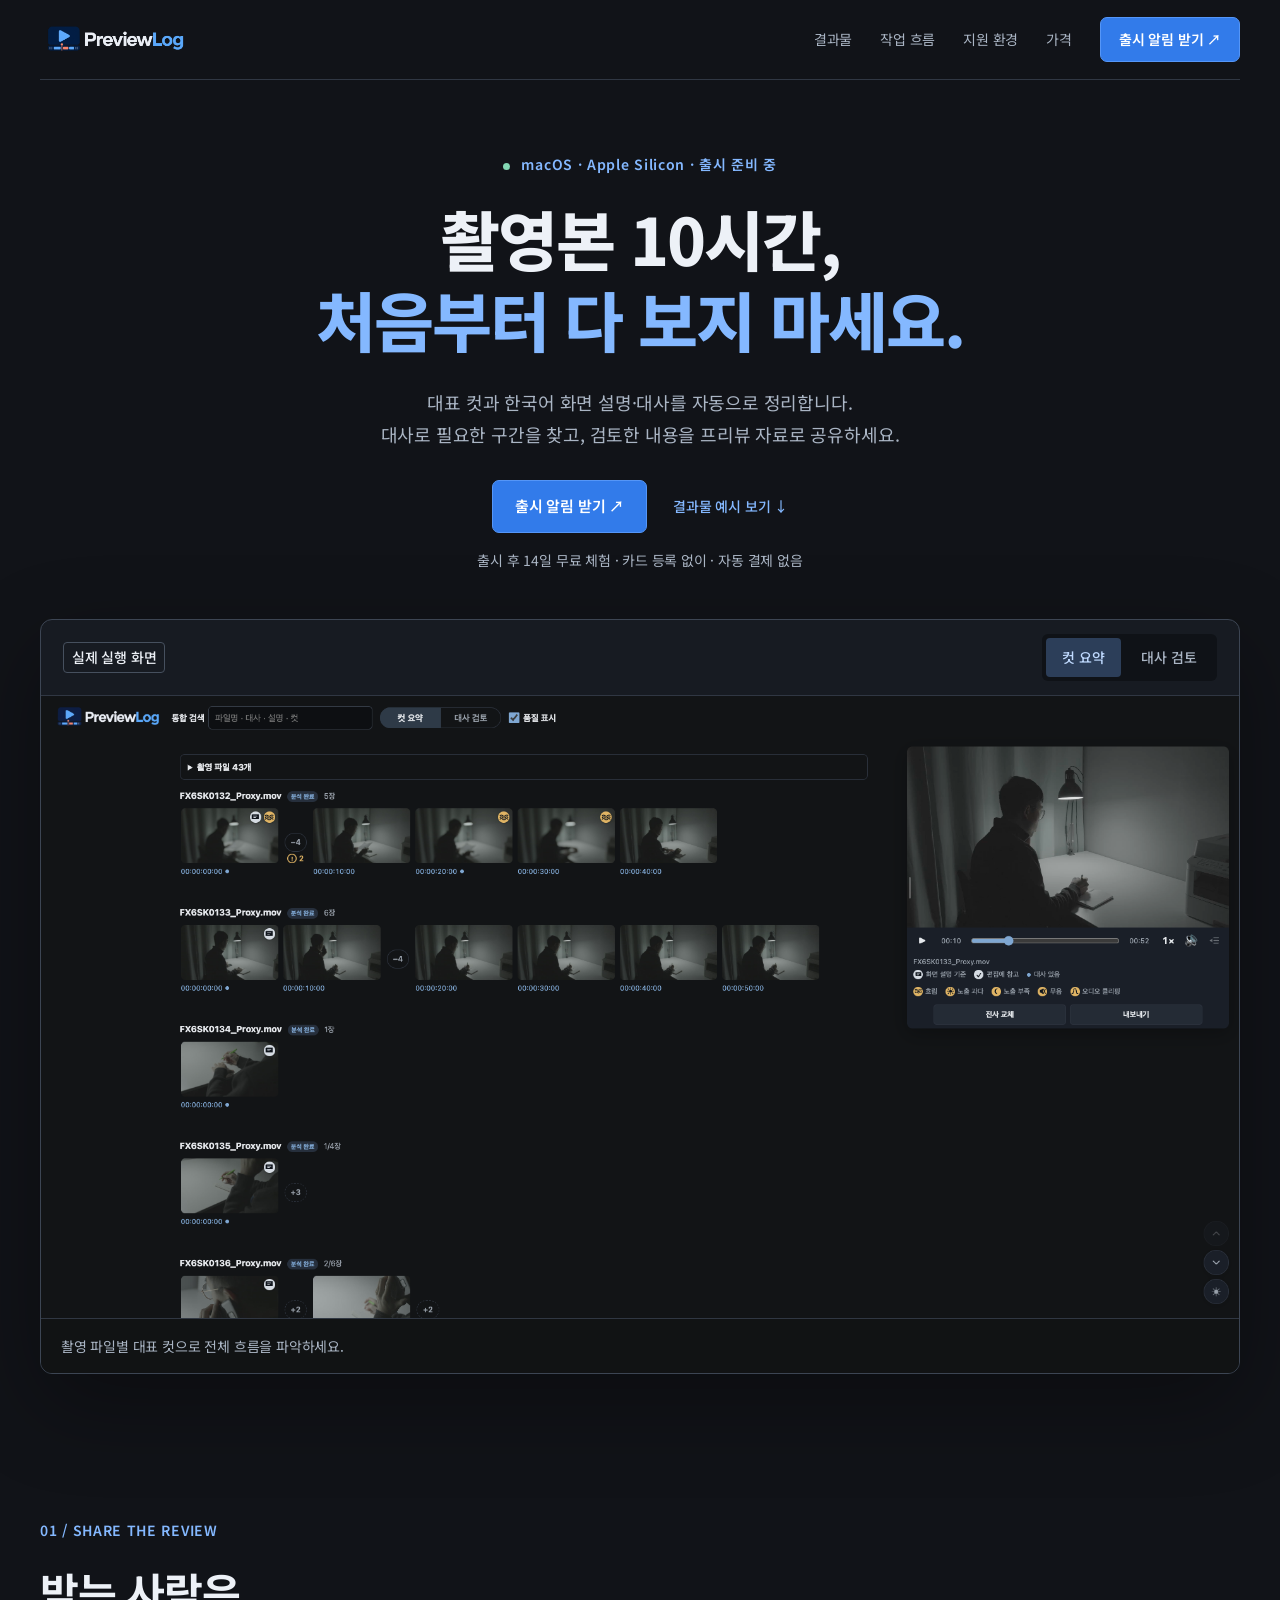
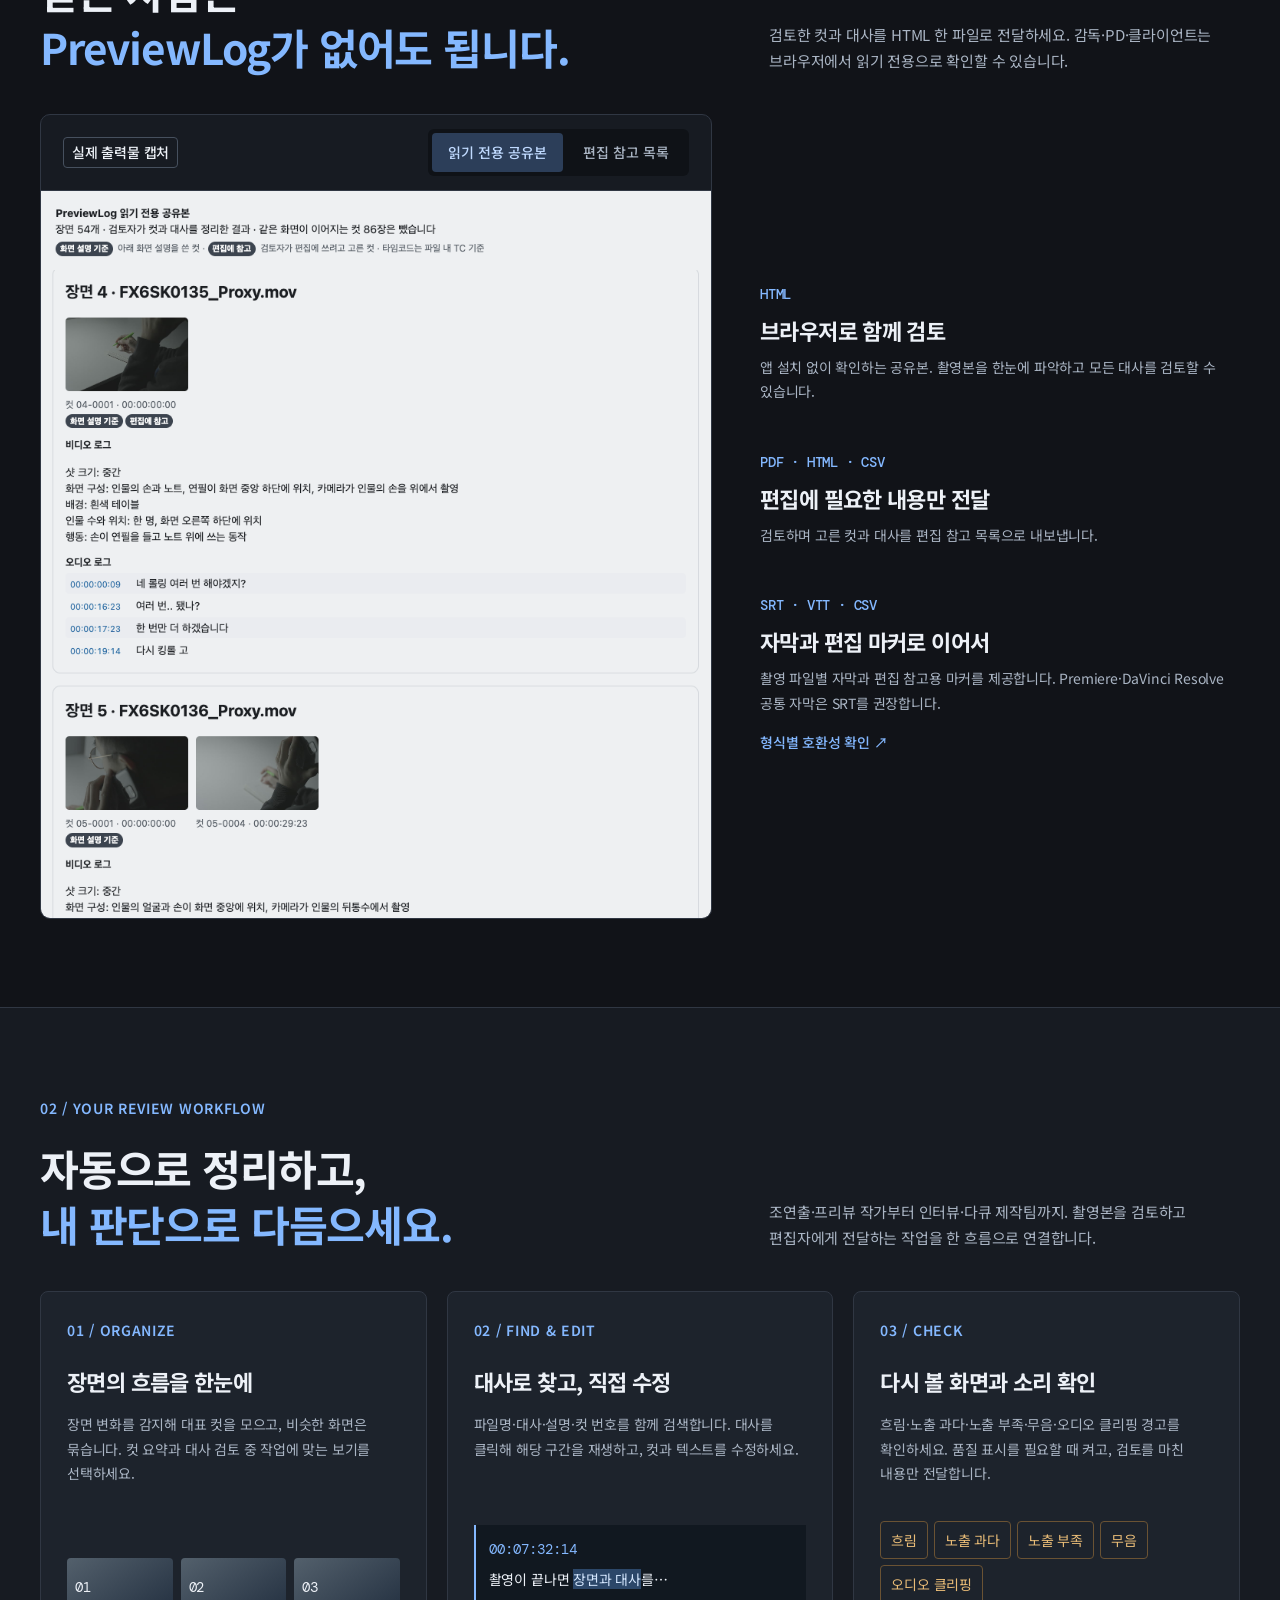
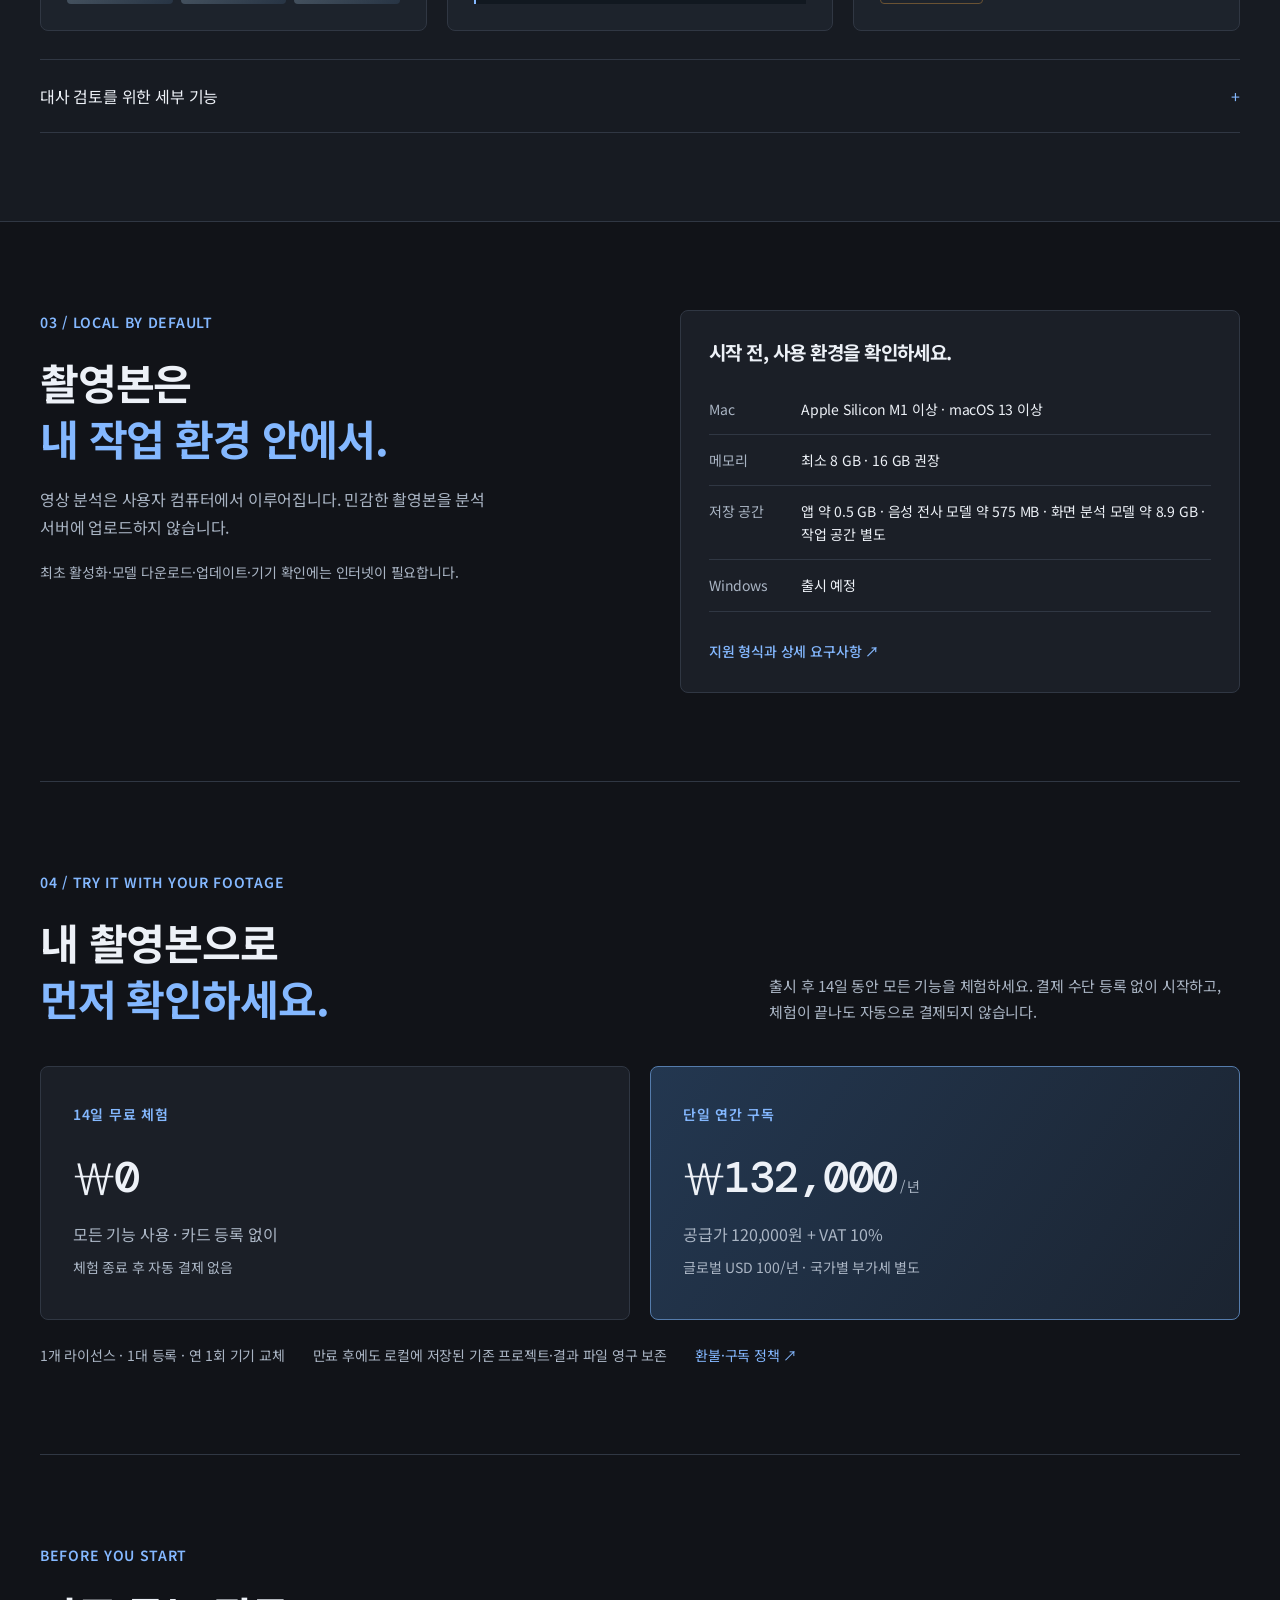
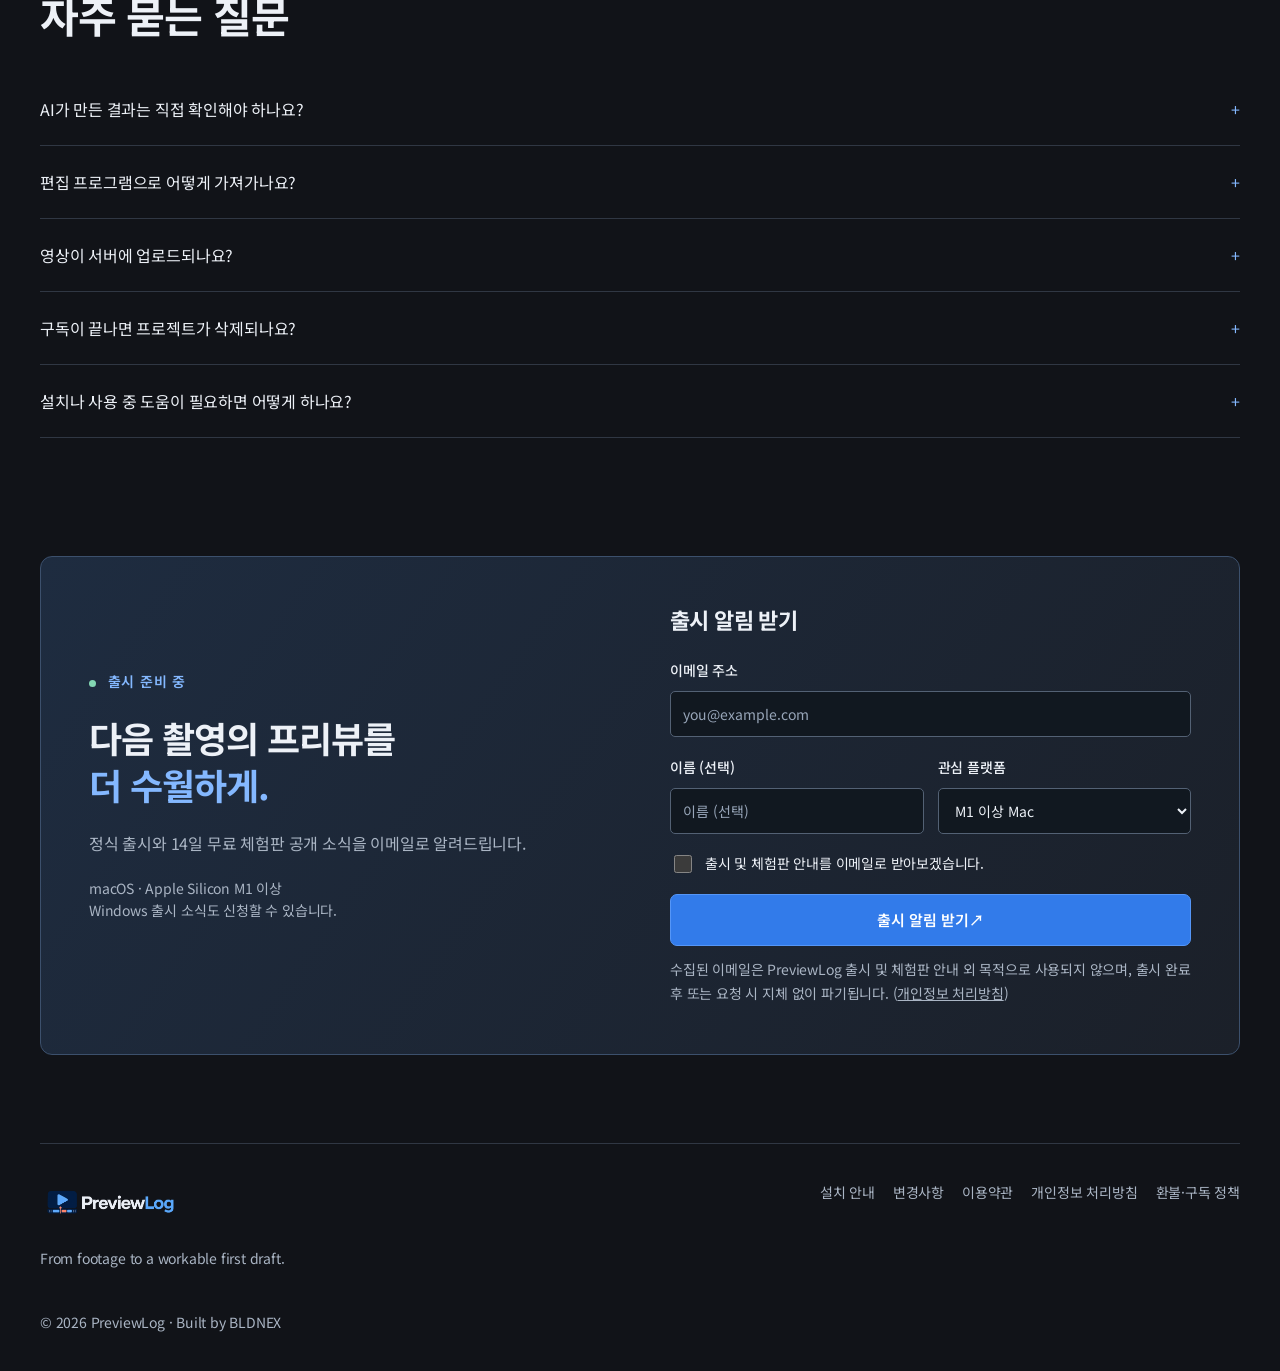
==== commit 31a30e01: "fix(copy): standardize parallel noun comma punctuation in hero caption and faq" ====
--- a/site/index.html
+++ b/site/index.html
@@ -112,7 +112,7 @@
           </div>
           <figure id="capture-dialogue" class="capture-panel" data-capture="dialogue" hidden>
             <img src="./assets/screenshots/dialogue-review.png" width="1901" height="991" loading="lazy" alt="PreviewLog 대사 검토 화면. 대표 컷 옆에 화면 설명과 타임코드별 대사가 정리되고, 오른쪽에 영상과 품질 경고가 표시됩니다." />
-            <figcaption><span>화면 설명과 대사, 품질 경고를 한곳에서 검토하세요.</span></figcaption>
+            <figcaption><span>화면 설명, 대사, 품질 경고를 한곳에서 검토하세요.</span></figcaption>
           </figure>
           <figure id="capture-cuts" class="capture-panel" data-capture="cuts">
             <img src="./assets/screenshots/cut-summary.png" width="1898" height="986" fetchpriority="high" alt="PreviewLog 컷 요약 화면. 촬영 파일별 대표 컷과 타임코드가 나열되고, 흐림 경고와 묶인 컷 수를 함께 확인할 수 있습니다." />
@@ -328,7 +328,7 @@
               AI가 만든 결과는 직접 확인해야 하나요?<span>+</span>
             </summary>
             <p>
-              네. 전사와 화면 설명, 품질 경고는 검토를 돕는 보조 결과입니다.
+              네. 전사, 화면 설명, 품질 경고는 검토를 돕는 보조 결과입니다.
               중요한 컷과 대사를 영상으로 확인하고 필요한 내용을 수정하세요.
             </p>
           </details>
--- a/site/landing.css
+++ b/site/landing.css
@@ -22,6 +22,7 @@
   font:
     16px/1.75 "Noto Sans KR",
     sans-serif;
+  letter-spacing: -0.012em;
   word-break: keep-all;
 }
 a {
@@ -62,8 +63,8 @@
 h2,
 h3,
 h4 {
-  line-height: 1.3;
-  letter-spacing: -0.045em;
+  line-height: 1.32;
+  letter-spacing: -0.028em;
   margin: 0 0 20px;
 }
 h2 {
@@ -86,17 +87,18 @@
 }
 .eyebrow,
 .step {
-  font-size: 12px;
-  letter-spacing: 0.08em;
+  font-size: 14px;
+  letter-spacing: 0.05em;
   color: var(--blue);
   font-weight: 600;
 }
 .mono {
-  font: 12px/1.6 var(--mono);
+  font: 14px/1.6 var(--mono);
   letter-spacing: 0;
 }
 .fine {
-  font-size: 13px;
+  font-size: 14px;
+  line-height: 1.6;
   color: var(--muted);
 }
 .status-dot {
@@ -162,9 +164,9 @@
   background: #2566c8;
 }
 .header-cta {
-  min-height: 40px;
-  padding: 8px 16px;
-  font-size: 13px;
+  min-height: 42px;
+  padding: 9px 18px;
+  font-size: 14px;
 }
 .menu-button {
   display: none;
@@ -180,9 +182,9 @@
 }
 .hero h1 {
   font-size: clamp(38px, 5.1vw, 66px);
-  line-height: 1.2;
+  line-height: 1.25;
   font-weight: 800;
-  letter-spacing: -0.055em;
+  letter-spacing: -0.03em;
   margin-bottom: 26px;
 }
 .lede {
@@ -223,14 +225,16 @@
   padding: 16px 20px;
   border-top: 1px solid var(--line);
   color: var(--muted);
-  font-size: 13px;
+  font-size: 14px;
+  line-height: 1.6;
 }
 .example-tag {
   margin-left: auto;
   border: 1px solid #46505e;
   border-radius: 4px;
-  padding: 1px 7px;
-  font-size: 11px;
+  padding: 2px 8px;
+  font-size: 14px;
+  font-weight: 500;
 }
 .workspace-toolbar {
   display: flex;
@@ -251,9 +255,10 @@
   border: 0;
   background: transparent;
   color: var(--muted);
-  padding: 6px 14px;
+  padding: 7px 16px;
   border-radius: 4px;
-  font-size: 13px;
+  font-size: 14px;
+  font-weight: 500;
 }
 .view-switch button[aria-pressed="true"] {
   background: #2c3e59;
@@ -303,7 +308,7 @@
   gap: 8px;
 }
 .output-capture h3 { margin: 0; font-size: 18px; }
-.output-capture figcaption span { font-size: 12px; color: var(--muted); }
+.output-capture figcaption span { font-size: 14px; color: var(--muted); }
 .output-capture img { display: block; width: 100%; height: auto; }
 .output-details .export-list {
   display: grid;
@@ -326,8 +331,9 @@
   border: 0;
 }
 .file-type {
-  font: 12px var(--mono);
+  font: 14px var(--mono);
   color: var(--blue);
+  font-weight: 500;
 }
 .export-list h3 {
   margin: 10px 0;
@@ -369,7 +375,7 @@
   flex: 1;
   padding: 20px 8px 8px;
   background: linear-gradient(145deg, #53606c, #273444);
-  font: 12px var(--mono);
+  font: 14px var(--mono);
   border-radius: 4px;
 }
 .mini-log {
@@ -380,7 +386,8 @@
   border-left: 2px solid var(--blue);
   padding: 13px;
   margin-top: auto;
-  font-size: 12px;
+  font-size: 14px;
+  line-height: 1.6;
 }
 .mini-log .mono {
   color: var(--blue);
@@ -397,10 +404,10 @@
   padding-top: 15px;
 }
 .qc-tags span {
-  font-size: 11px;
+  font-size: 14px;
   color: #e9bc77;
   border: 1px solid #6a5233;
-  padding: 6px;
+  padding: 6px 10px;
   border-radius: 4px;
 }
 .advanced {
@@ -463,8 +470,9 @@
 .spec-panel dl div {
   display: grid;
   grid-template-columns: 80px 1fr;
-  gap: 10px;
-  font-size: 13px;
+  gap: 12px;
+  font-size: 14px;
+  line-height: 1.6;
   padding: 14px 0;
   border-bottom: 1px solid var(--line);
 }
@@ -510,7 +518,8 @@
   flex-wrap: wrap;
   gap: 12px 28px;
   margin-top: 24px;
-  font-size: 12px;
+  font-size: 14px;
+  line-height: 1.6;
   color: var(--muted);
 }
 .license-notes a {
@@ -561,7 +570,8 @@
   margin-bottom: 18px;
 }
 .form-group label {
-  font-size: 13px;
+  font-size: 14px;
+  font-weight: 500;
 }
 .form-group input,
 .form-group select {
@@ -587,7 +597,8 @@
   display: flex;
   gap: 10px;
   align-items: flex-start;
-  font-size: 13px;
+  font-size: 14px;
+  line-height: 1.6;
   margin-bottom: 18px;
 }
 .waitlist-consent input {
@@ -609,7 +620,7 @@
 }
 .waitlist-status {
   display: block;
-  font-size: 13px;
+  font-size: 14px;
   margin-top: 12px;
 }
 .is-error {
@@ -619,8 +630,8 @@
   color: #96e1b6;
 }
 .waitlist-privacy-notice {
-  font-size: 11px;
-  line-height: 1.8;
+  font-size: 14px;
+  line-height: 1.7;
   margin: 12px 0 0;
 }
 .site-footer {
@@ -632,14 +643,14 @@
   gap: 28px;
 }
 .site-footer p {
-  font-size: 12px;
+  font-size: 14px;
   margin: 12px 0 0;
 }
 .footer-links {
   display: flex;
   flex-wrap: wrap;
-  gap: 16px;
-  font-size: 12px;
+  gap: 18px;
+  font-size: 14px;
   color: var(--muted);
 }
 .copyright {
@@ -729,7 +740,7 @@
     line-height: 1.25;
   }
   .hero .eyebrow {
-    font-size: 10px;
+    font-size: 14px;
     letter-spacing: 0.02em;
   }
   .lede {
@@ -744,24 +755,25 @@
     flex-wrap: wrap;
   }
   .fine {
-    font-size: 12px;
+    font-size: 14px;
   }
   .example-tag {
-    font-size: 10px;
+    font-size: 14px;
   }
   .workspace-toolbar {
     padding: 12px;
     flex-wrap: wrap;
   }
   .workspace-toolbar > .mono {
-    font-size: 11px;
+    font-size: 14px;
   }
   .view-switch {
     width: 100%;
   }
   .view-switch button {
     flex: 1;
-    min-height: 36px;
+    min-height: 38px;
+    font-size: 14px;
   }
   .section {
     padding-block: 48px;
@@ -777,7 +789,7 @@
     margin-bottom: 28px;
   }
   .section-heading > p {
-    font-size: 14px;
+    font-size: 15px;
   }
   .export-list article {
     padding: 20px 0;
@@ -801,14 +813,14 @@
     gap: 0;
   }
   .advanced summary {
-    font-size: 14px;
+    font-size: 15px;
   }
   .spec-panel {
     padding: 22px;
   }
   .spec-panel dl div {
-    grid-template-columns: 66px 1fr;
-    font-size: 12px;
+    grid-template-columns: 74px 1fr;
+    font-size: 14px;
   }
   .pricing-grid article {
     padding: 26px;
@@ -819,9 +831,10 @@
   .license-notes {
     display: grid;
     gap: 12px;
+    font-size: 14px;
   }
   .faq-list summary {
-    font-size: 14px;
+    font-size: 15px;
   }
   .download {
     padding-top: 16px;
@@ -833,17 +846,18 @@
     font-size: 29px;
   }
   .download-card p {
+    font-size: 15px;
+  }
+  .download-card .fine {
     font-size: 14px;
-  }
-  .download-card .fine {
-    font-size: 12px;
   }
   .waitlist-fields {
     grid-template-columns: 1fr;
     gap: 0;
   }
   .download-card .waitlist-privacy-notice {
-    font-size: 11px;
+    font-size: 14px;
+    line-height: 1.6;
   }
   .site-footer {
     padding-top: 30px;
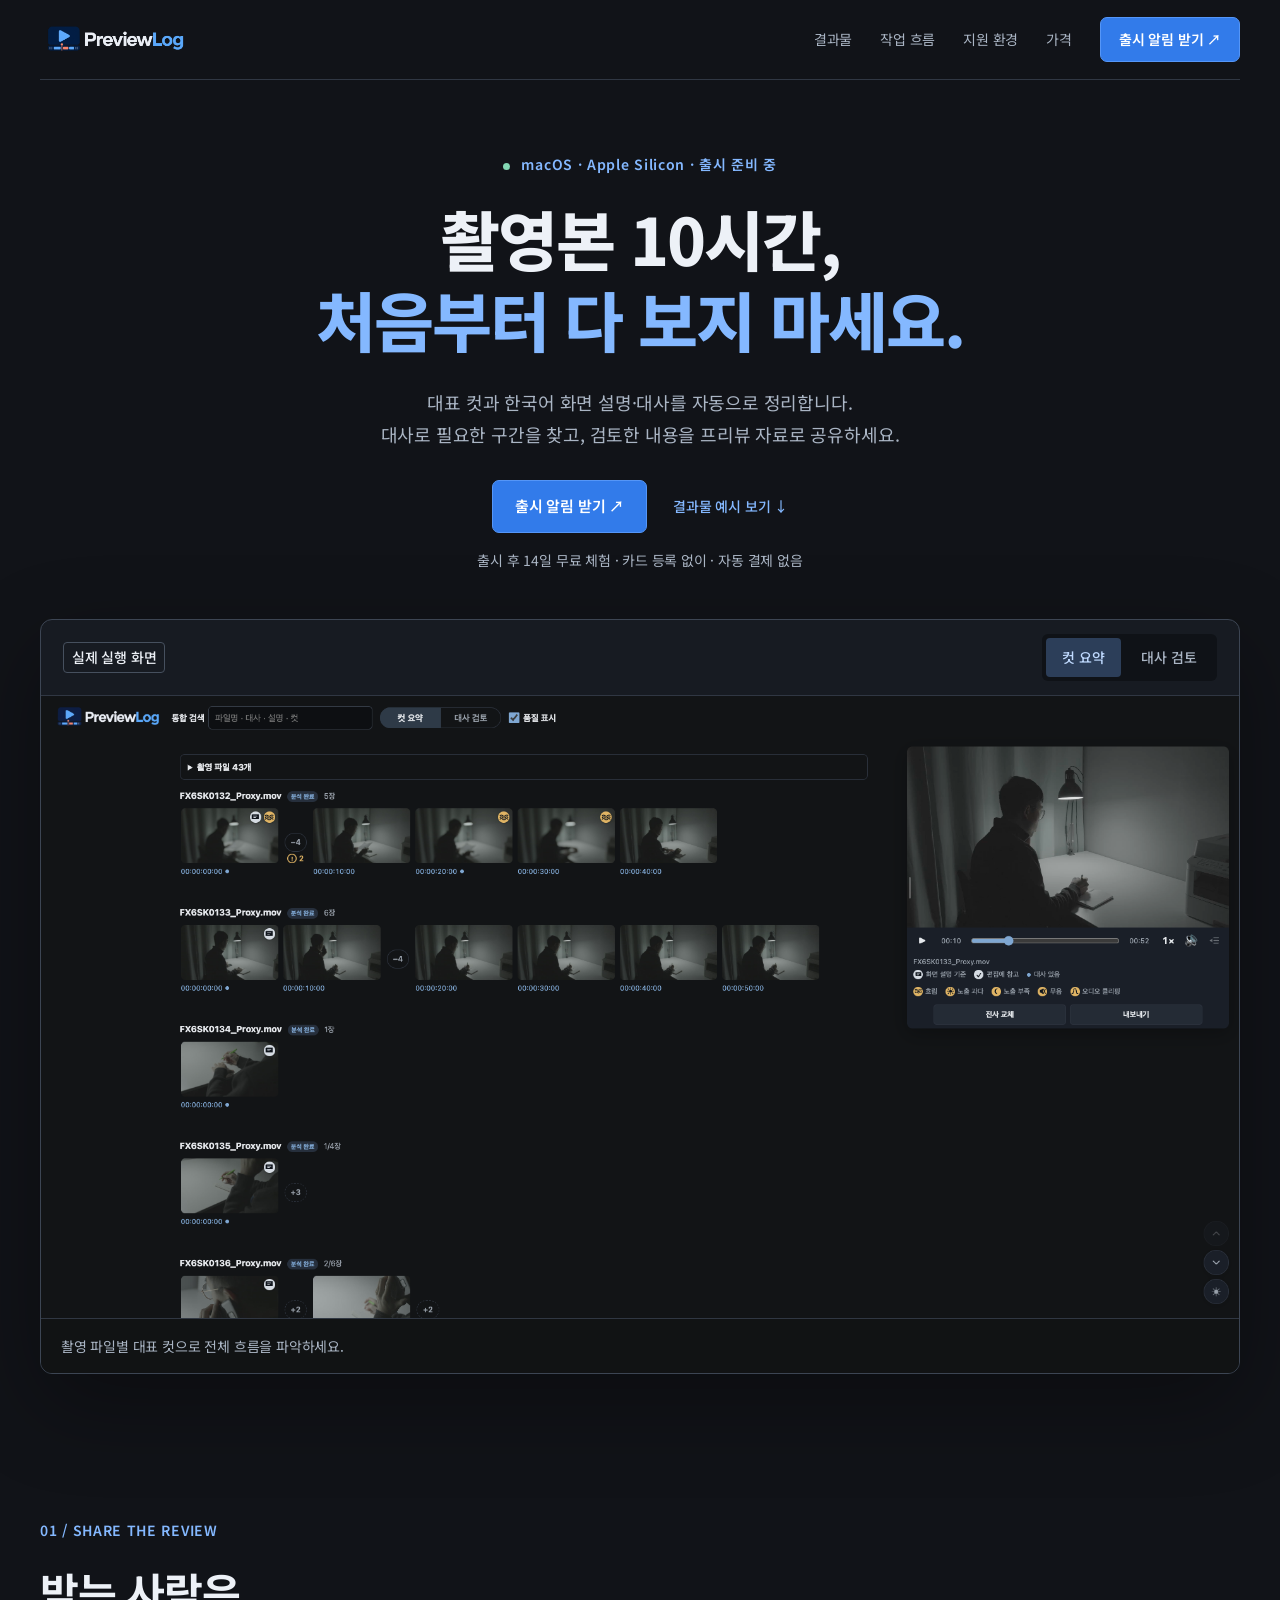
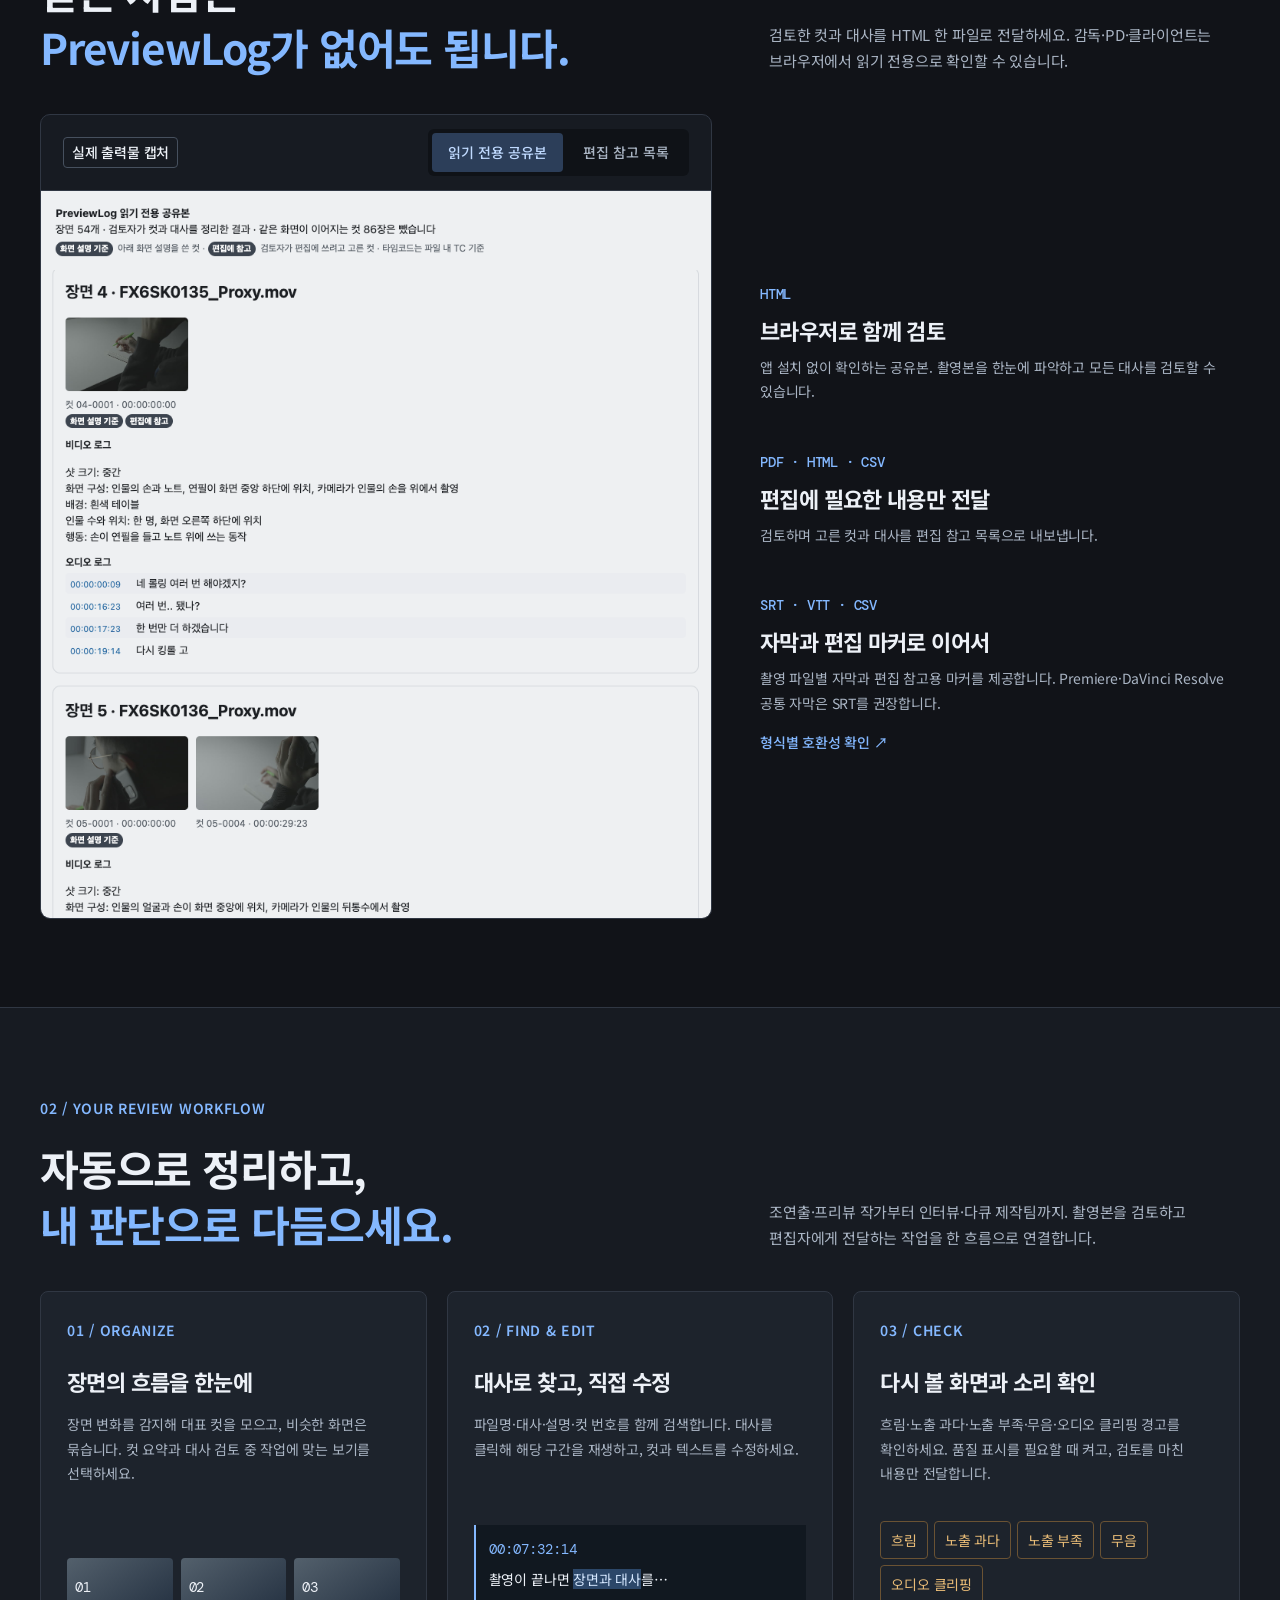
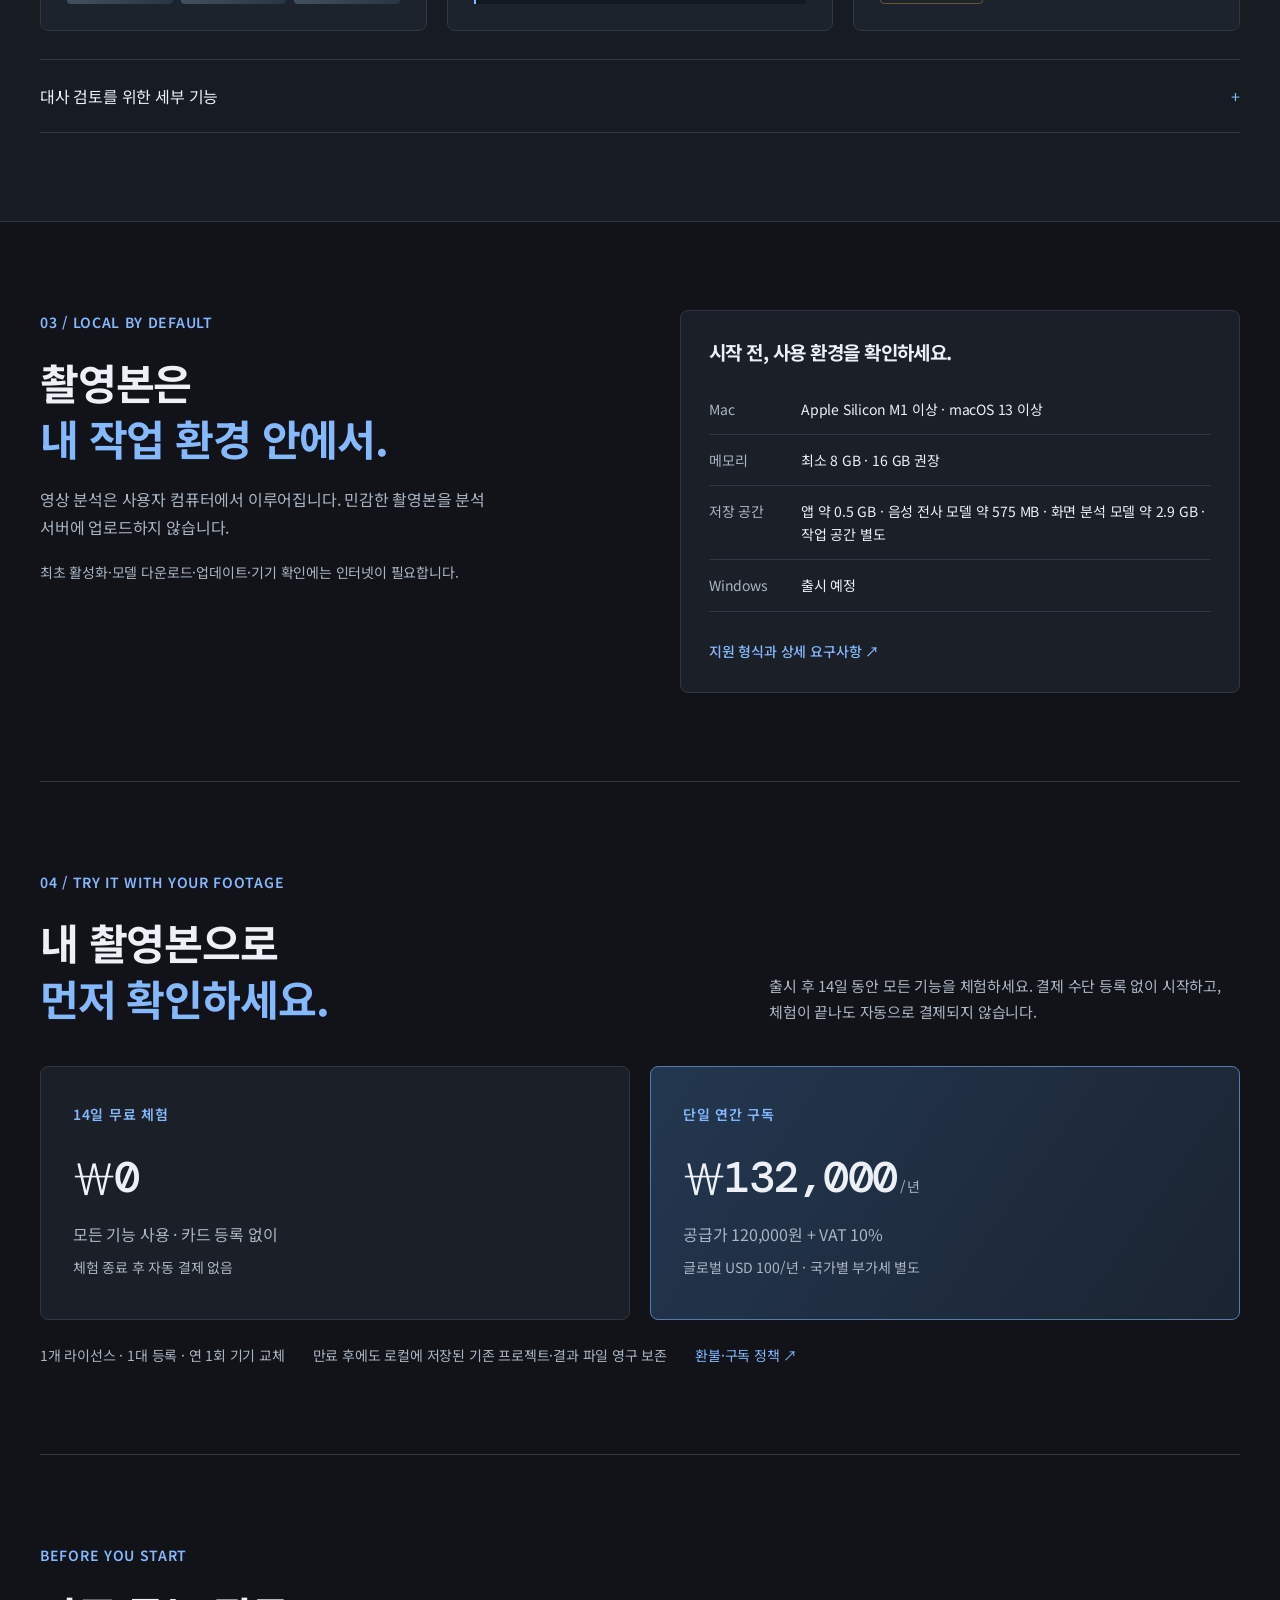
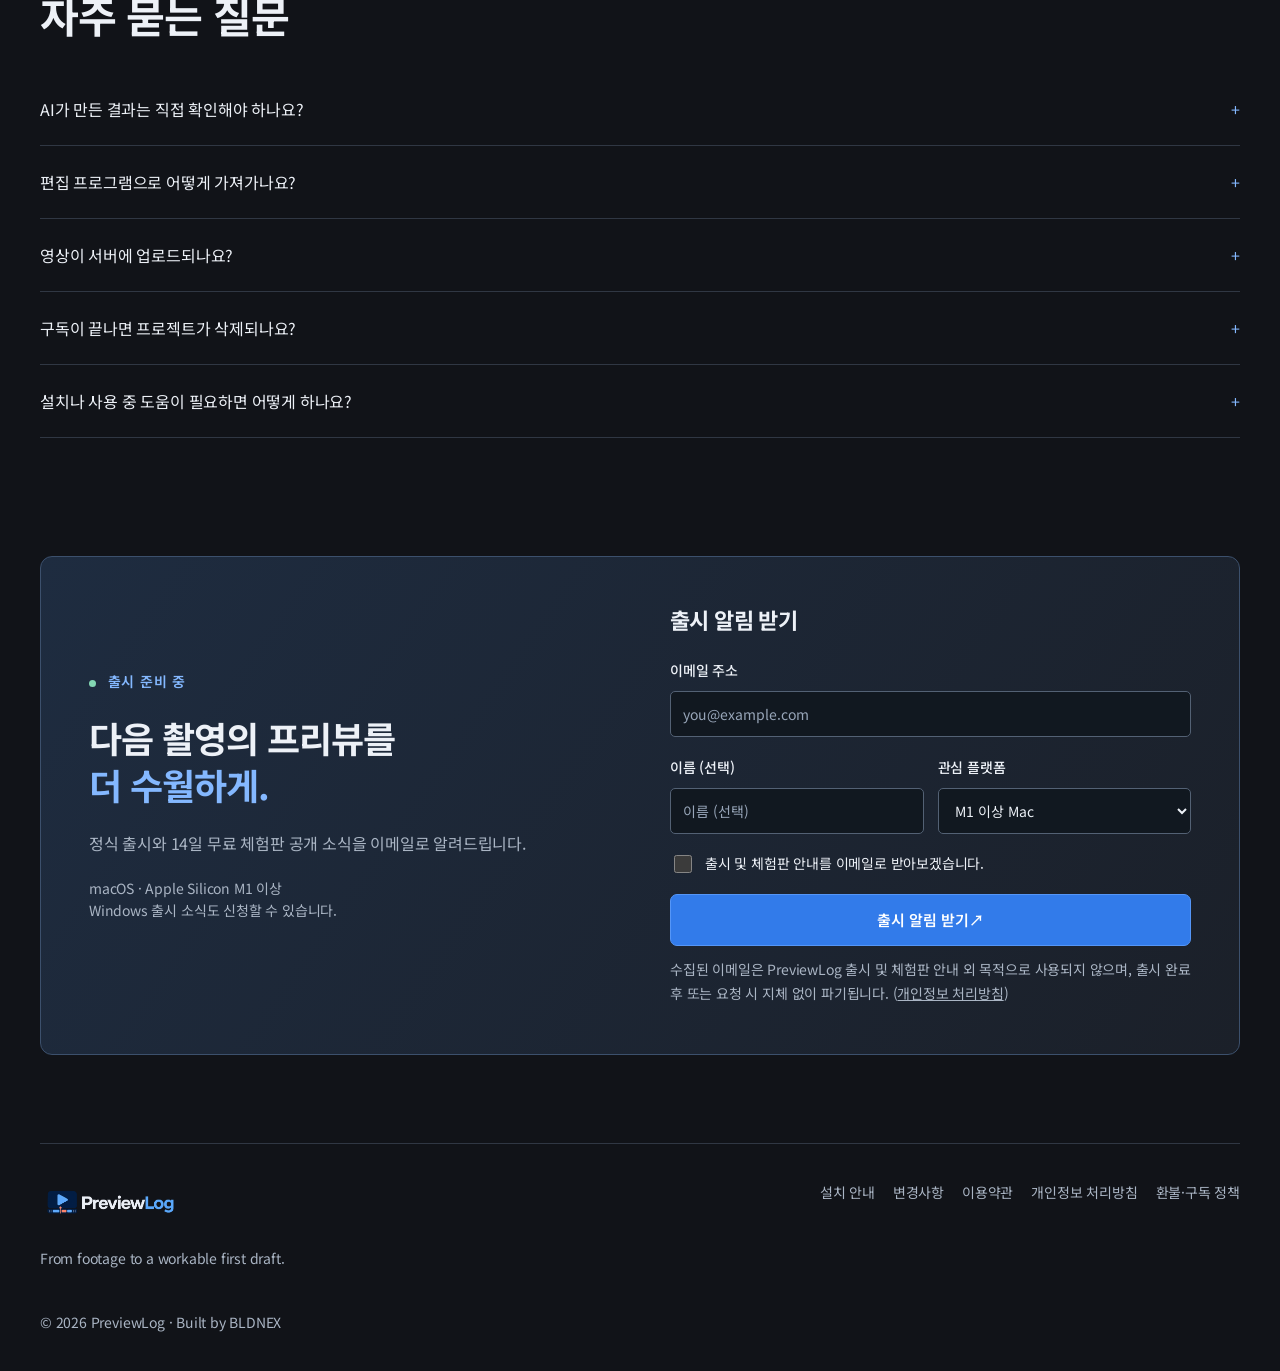
==== commit 826e5ec1: "fix(site): update visual analysis model capacity to 2.9GB for Qwen3-VL 4bit" ====
--- a/site/index.html
+++ b/site/index.html
@@ -30,7 +30,7 @@
     />
     <meta
       property="og:image"
-      content="./assets/brand/logos/previewlog-logo-light.png"
+      content="https://previewlog.bldnex.com/assets/brand/logos/previewlog-logo-light.png"
     />
 
     <!-- Twitter Card -->
@@ -45,7 +45,7 @@
     />
     <meta
       name="twitter:image"
-      content="./assets/brand/logos/previewlog-logo-light.png"
+      content="https://previewlog.bldnex.com/assets/brand/logos/previewlog-logo-light.png"
     />
 
     <!-- 웹폰트 사전 연결 -->
@@ -273,7 +273,7 @@
             <div>
               <dt>저장 공간</dt>
               <dd>
-                앱 약 0.5 GB · 음성 전사 모델 약 575 MB · 화면 분석 모델 약 8.9
+                앱 약 0.5 GB · 음성 전사 모델 약 575 MB · 화면 분석 모델 약 2.9
                 GB · 작업 공간 별도
               </dd>
             </div>
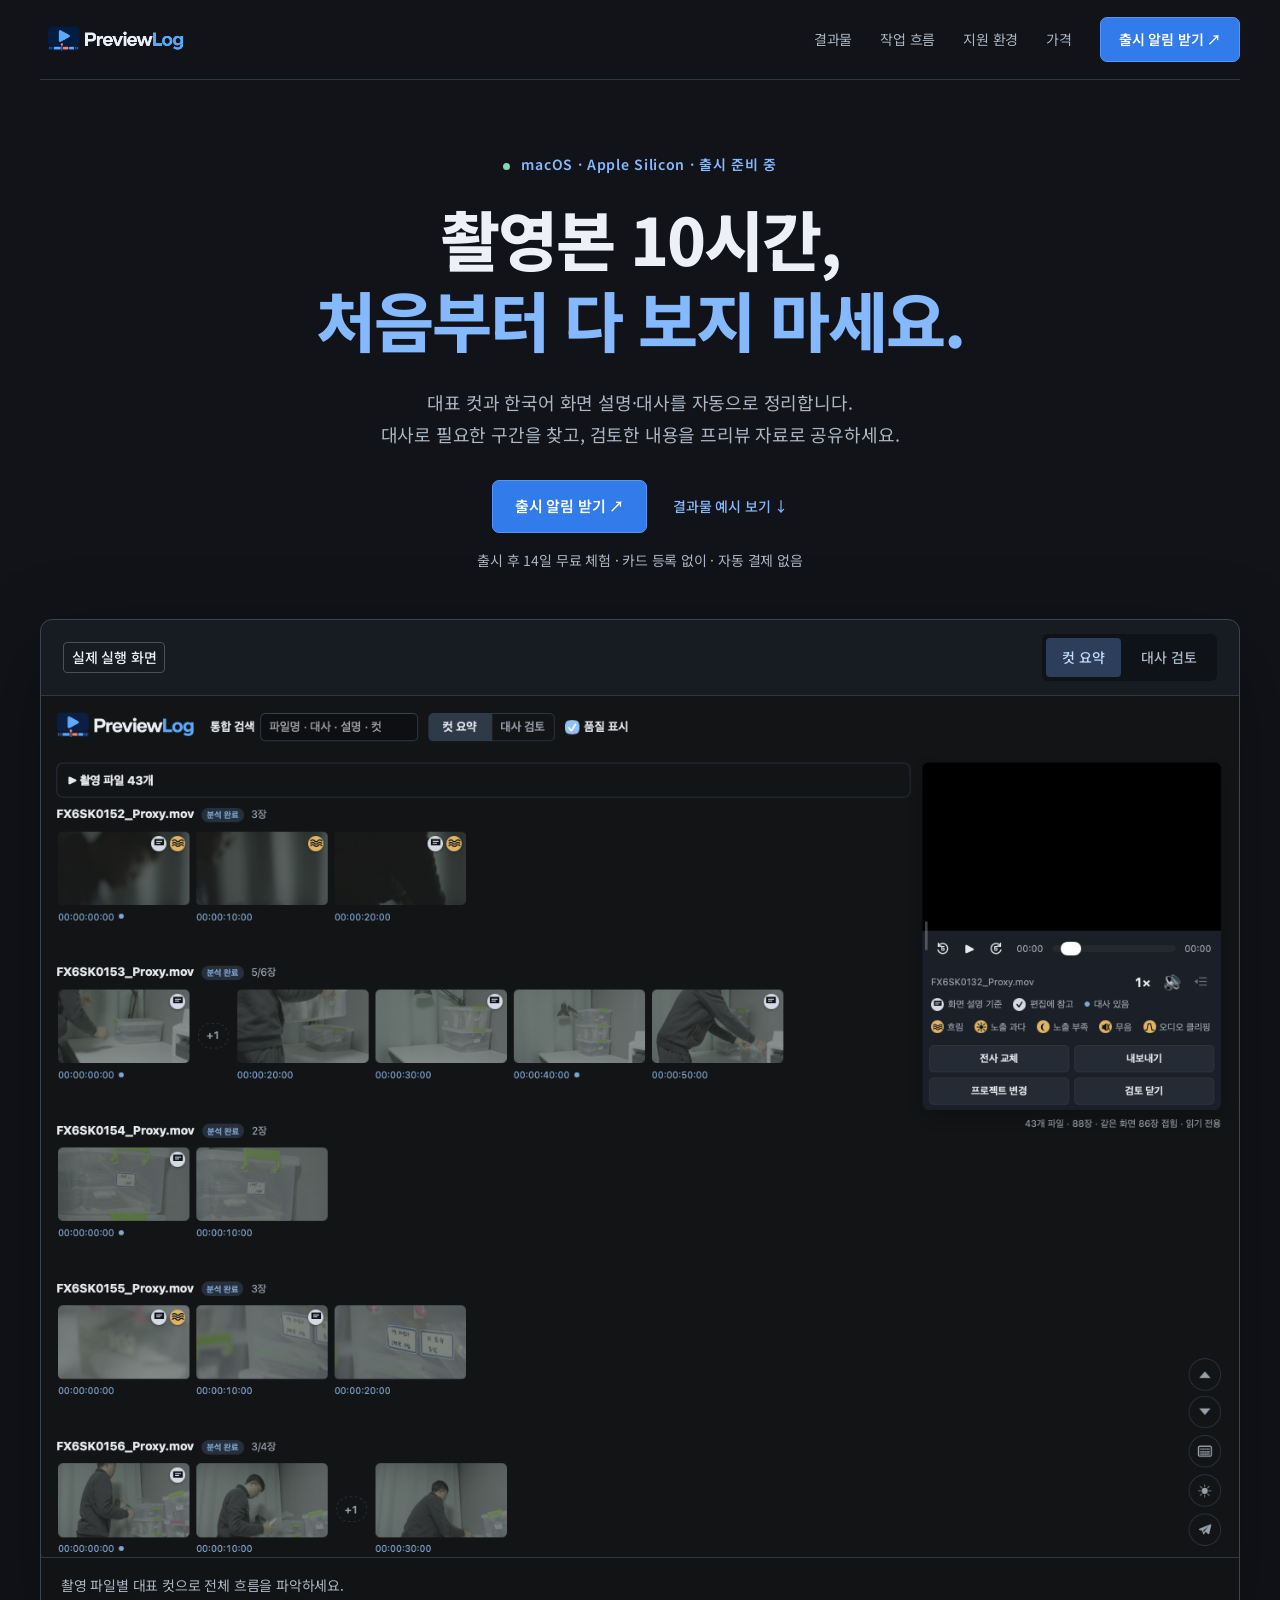
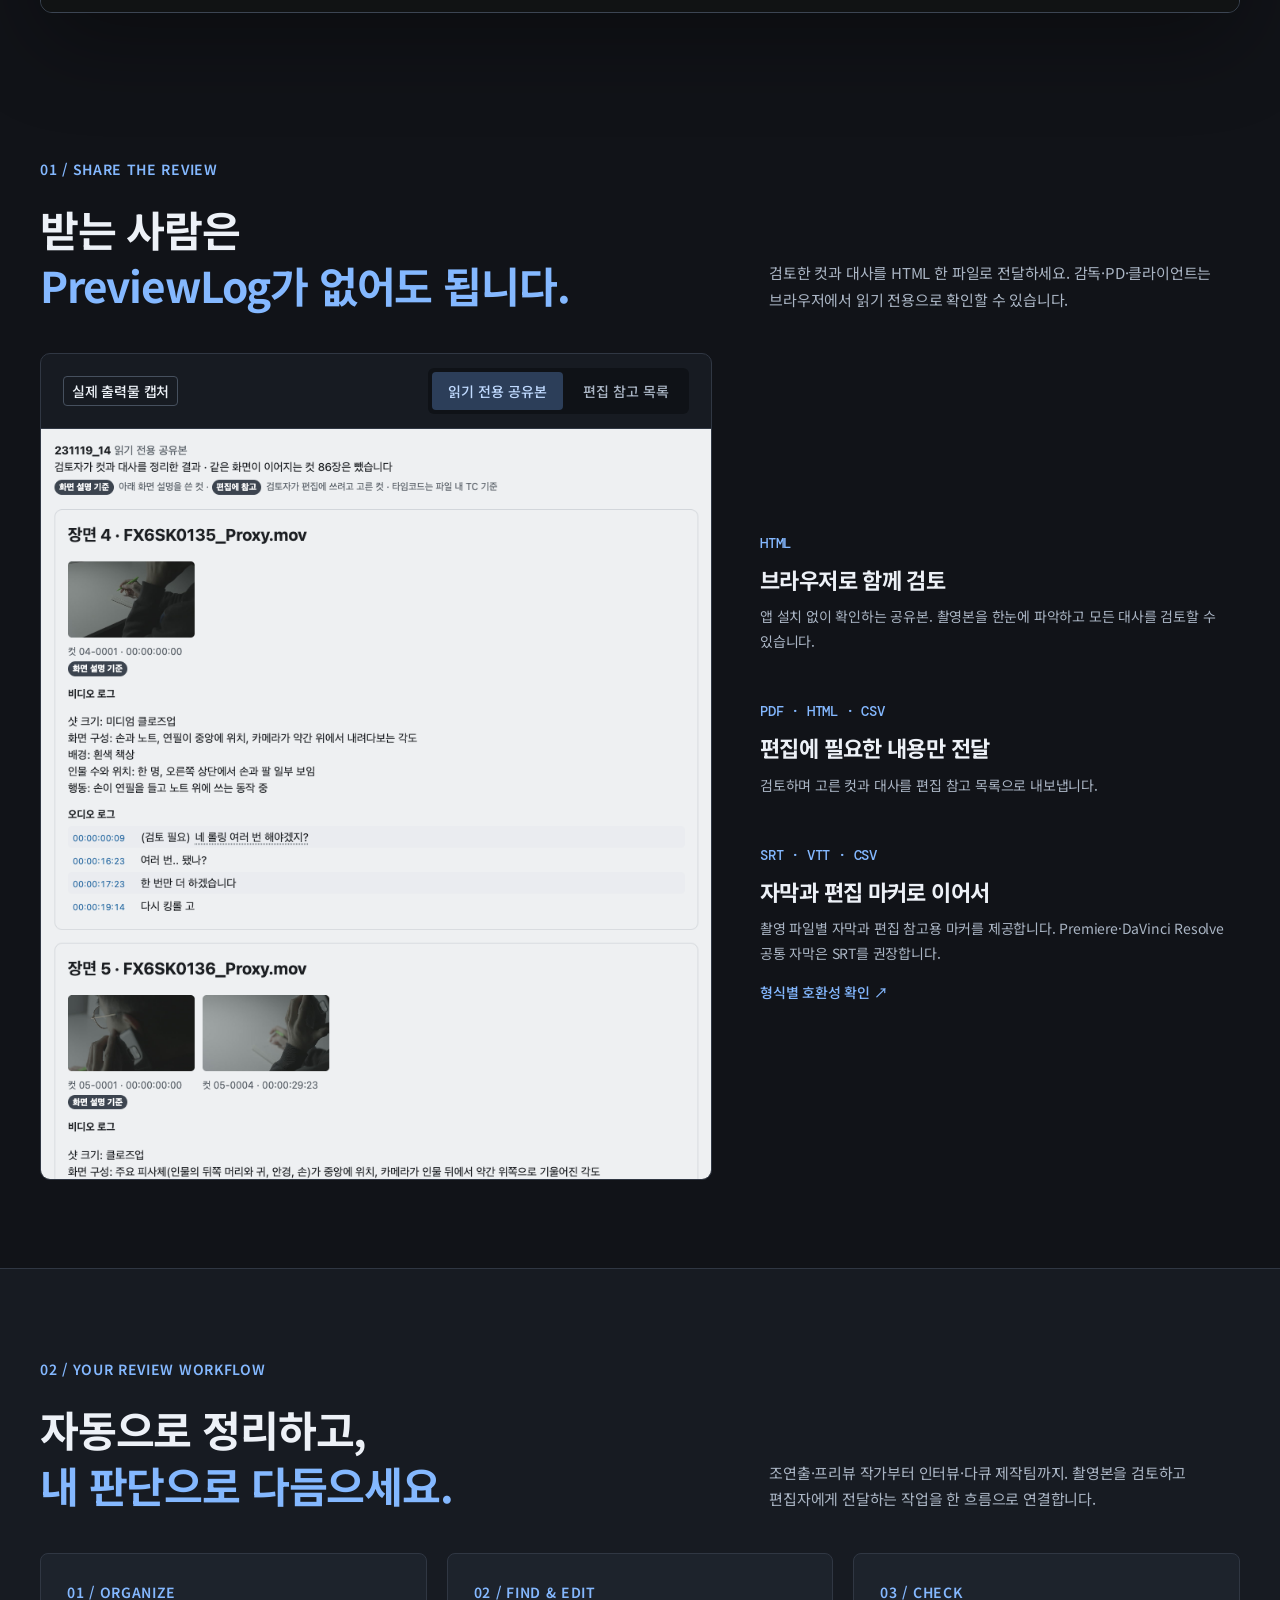
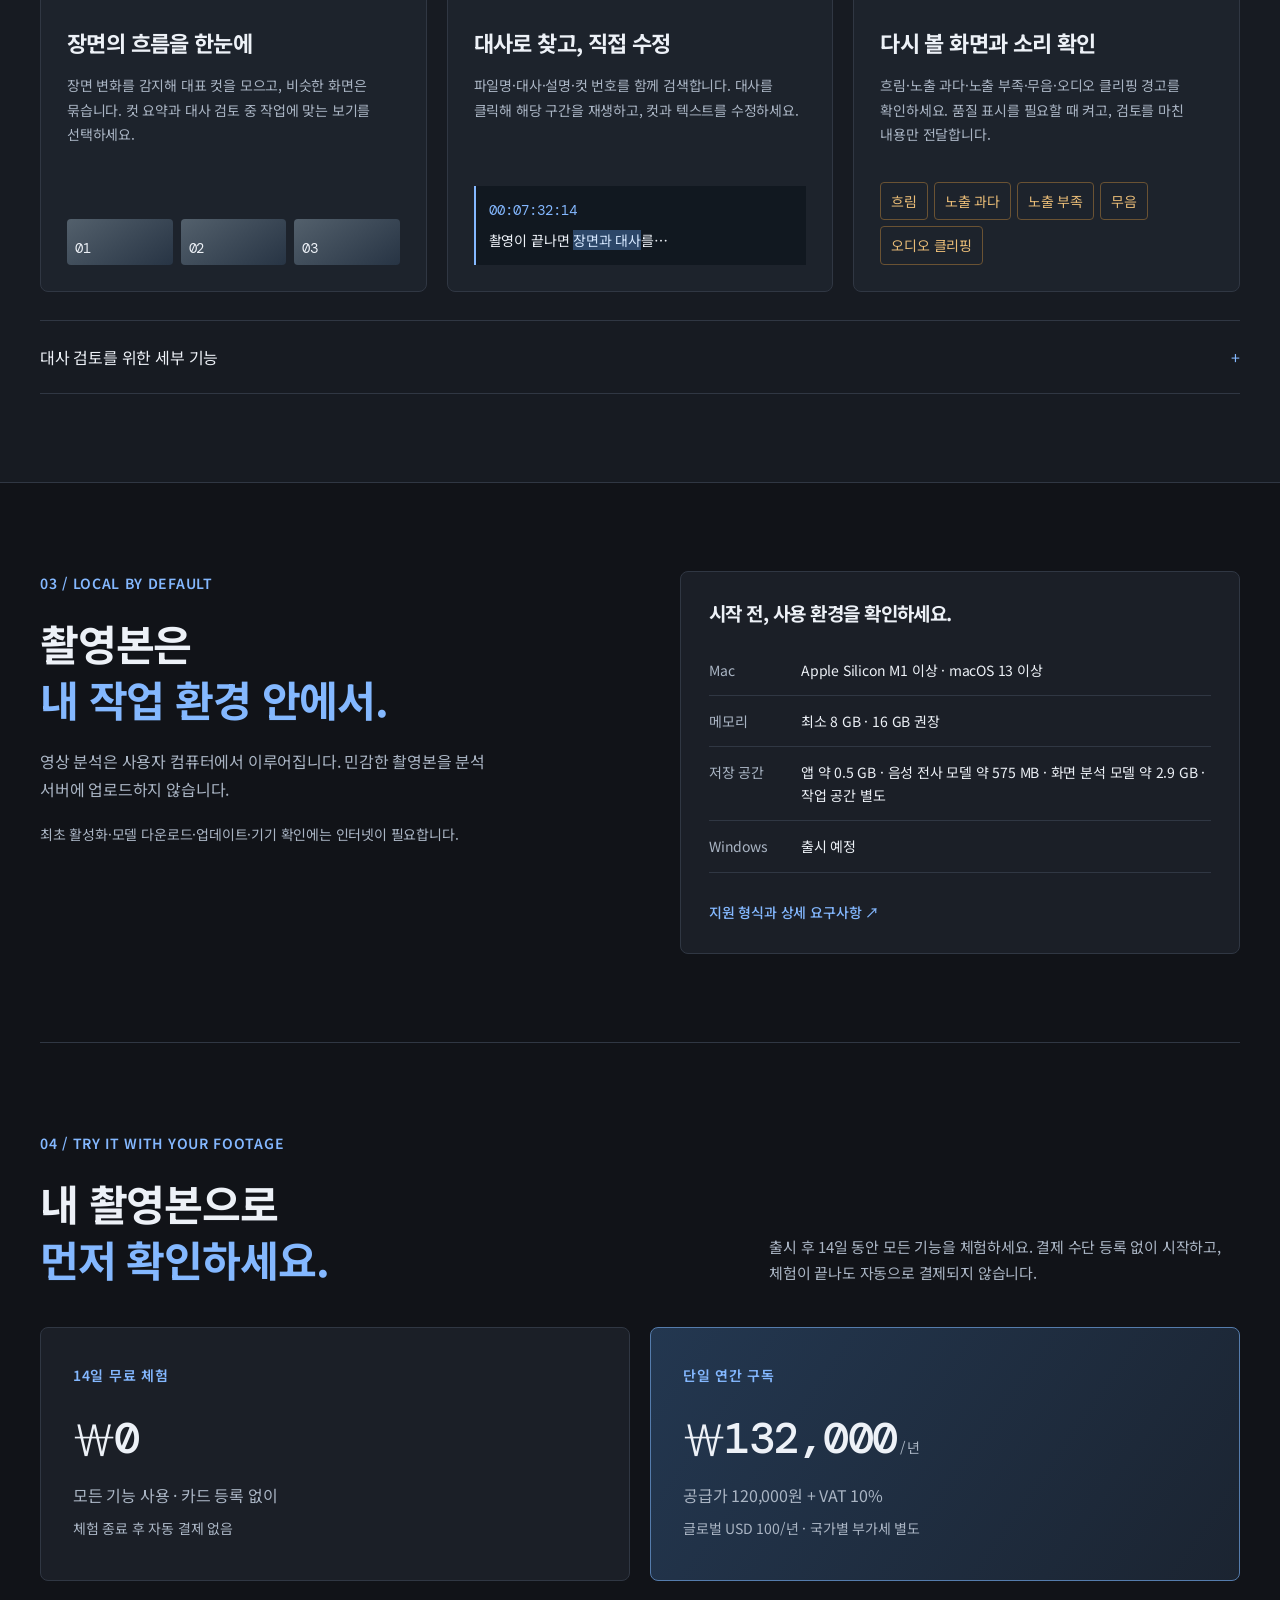
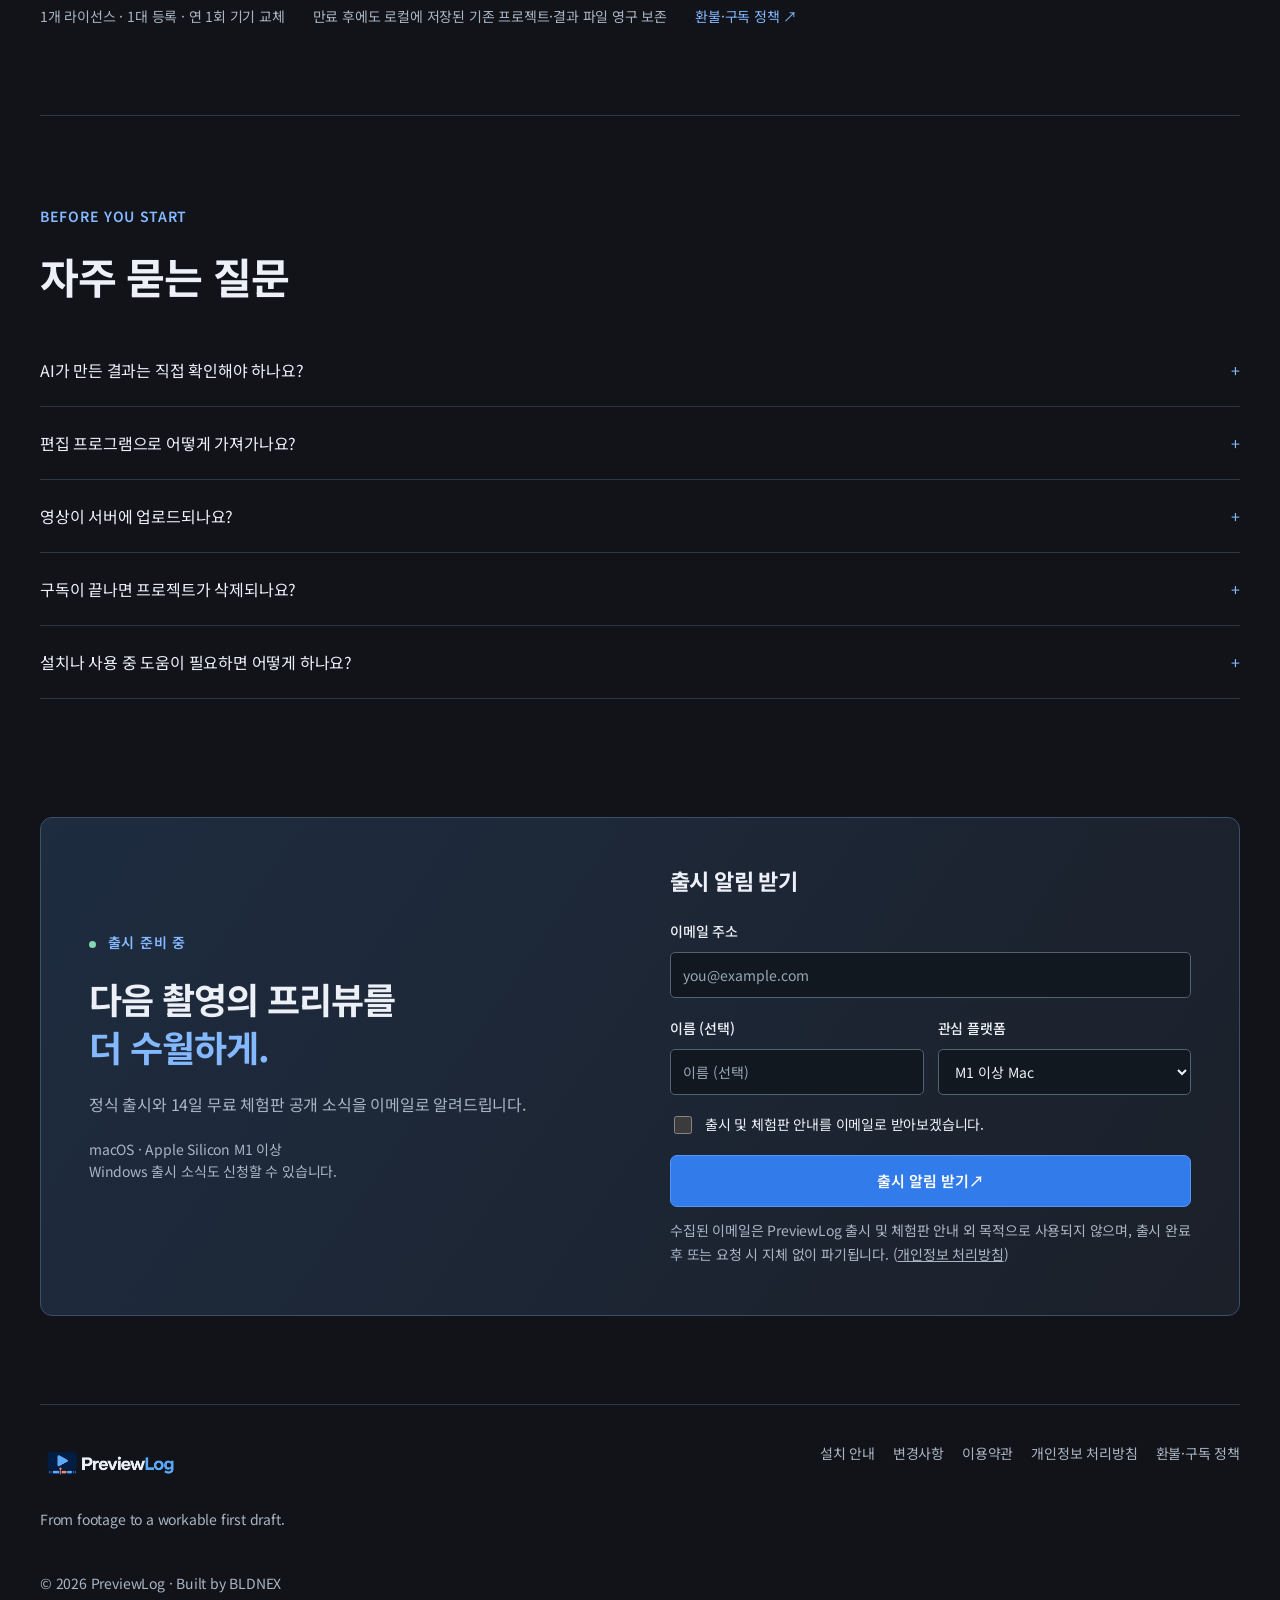
==== commit 5f9a9089: "feat(assets): update product screenshots to v0.1.13" ====
--- a/site/index.html
+++ b/site/index.html
@@ -111,11 +111,11 @@
             </div>
           </div>
           <figure id="capture-dialogue" class="capture-panel" data-capture="dialogue" hidden>
-            <img src="./assets/screenshots/dialogue-review.png" width="1901" height="991" loading="lazy" alt="PreviewLog 대사 검토 화면. 대표 컷 옆에 화면 설명과 타임코드별 대사가 정리되고, 오른쪽에 영상과 품질 경고가 표시됩니다." />
+            <img src="./assets/screenshots/dialogue-review.png" width="1404" height="1006" loading="lazy" alt="PreviewLog 대사 검토 화면. 대표 컷 옆에 화면 설명과 타임코드별 대사가 정리되고, 오른쪽에 영상과 품질 경고가 표시됩니다." />
             <figcaption><span>화면 설명, 대사, 품질 경고를 한곳에서 검토하세요.</span></figcaption>
           </figure>
           <figure id="capture-cuts" class="capture-panel" data-capture="cuts">
-            <img src="./assets/screenshots/cut-summary.png" width="1898" height="986" fetchpriority="high" alt="PreviewLog 컷 요약 화면. 촬영 파일별 대표 컷과 타임코드가 나열되고, 흐림 경고와 묶인 컷 수를 함께 확인할 수 있습니다." />
+            <img src="./assets/screenshots/cut-summary.png" width="1404" height="1009" fetchpriority="high" alt="PreviewLog 컷 요약 화면. 촬영 파일별 대표 컷과 타임코드가 나열되고, 흐림 경고와 묶인 컷 수를 함께 확인할 수 있습니다." />
             <figcaption><span>촬영 파일별 대표 컷으로 전체 흐름을 파악하세요.</span></figcaption>
           </figure>
         </div>
@@ -141,10 +141,10 @@
             </div>
           </div>
           <figure class="output-capture" id="output-share" data-output-panel="share">
-            <img src="./assets/screenshots/read-only-share.png" width="874" height="948" loading="lazy" alt="읽기 전용 공유본. 장면별 대표 컷과 화면 설명, 타임코드별 대사가 함께 정리된 실제 출력물." />
+            <img src="./assets/screenshots/read-only-share.png" width="846" height="946" loading="lazy" alt="읽기 전용 공유본. 장면별 대표 컷과 화면 설명, 타임코드별 대사가 함께 정리된 실제 출력물." />
           </figure>
           <figure class="output-capture" id="output-reference" data-output-panel="reference" hidden>
-            <img src="./assets/screenshots/edit-reference.png" width="873" height="945" loading="lazy" alt="편집 참고 목록. 검토에서 고른 컷과 대사를 순번, 화면, 타임코드, 내용 열로 정리한 실제 출력물." />
+            <img src="./assets/screenshots/edit-reference.png" width="851" height="948" loading="lazy" alt="편집 참고 목록. 검토에서 고른 컷과 대사를 순번, 화면, 타임코드, 내용 열로 정리한 실제 출력물." />
           </figure>
         </div>
         <div class="output-details">
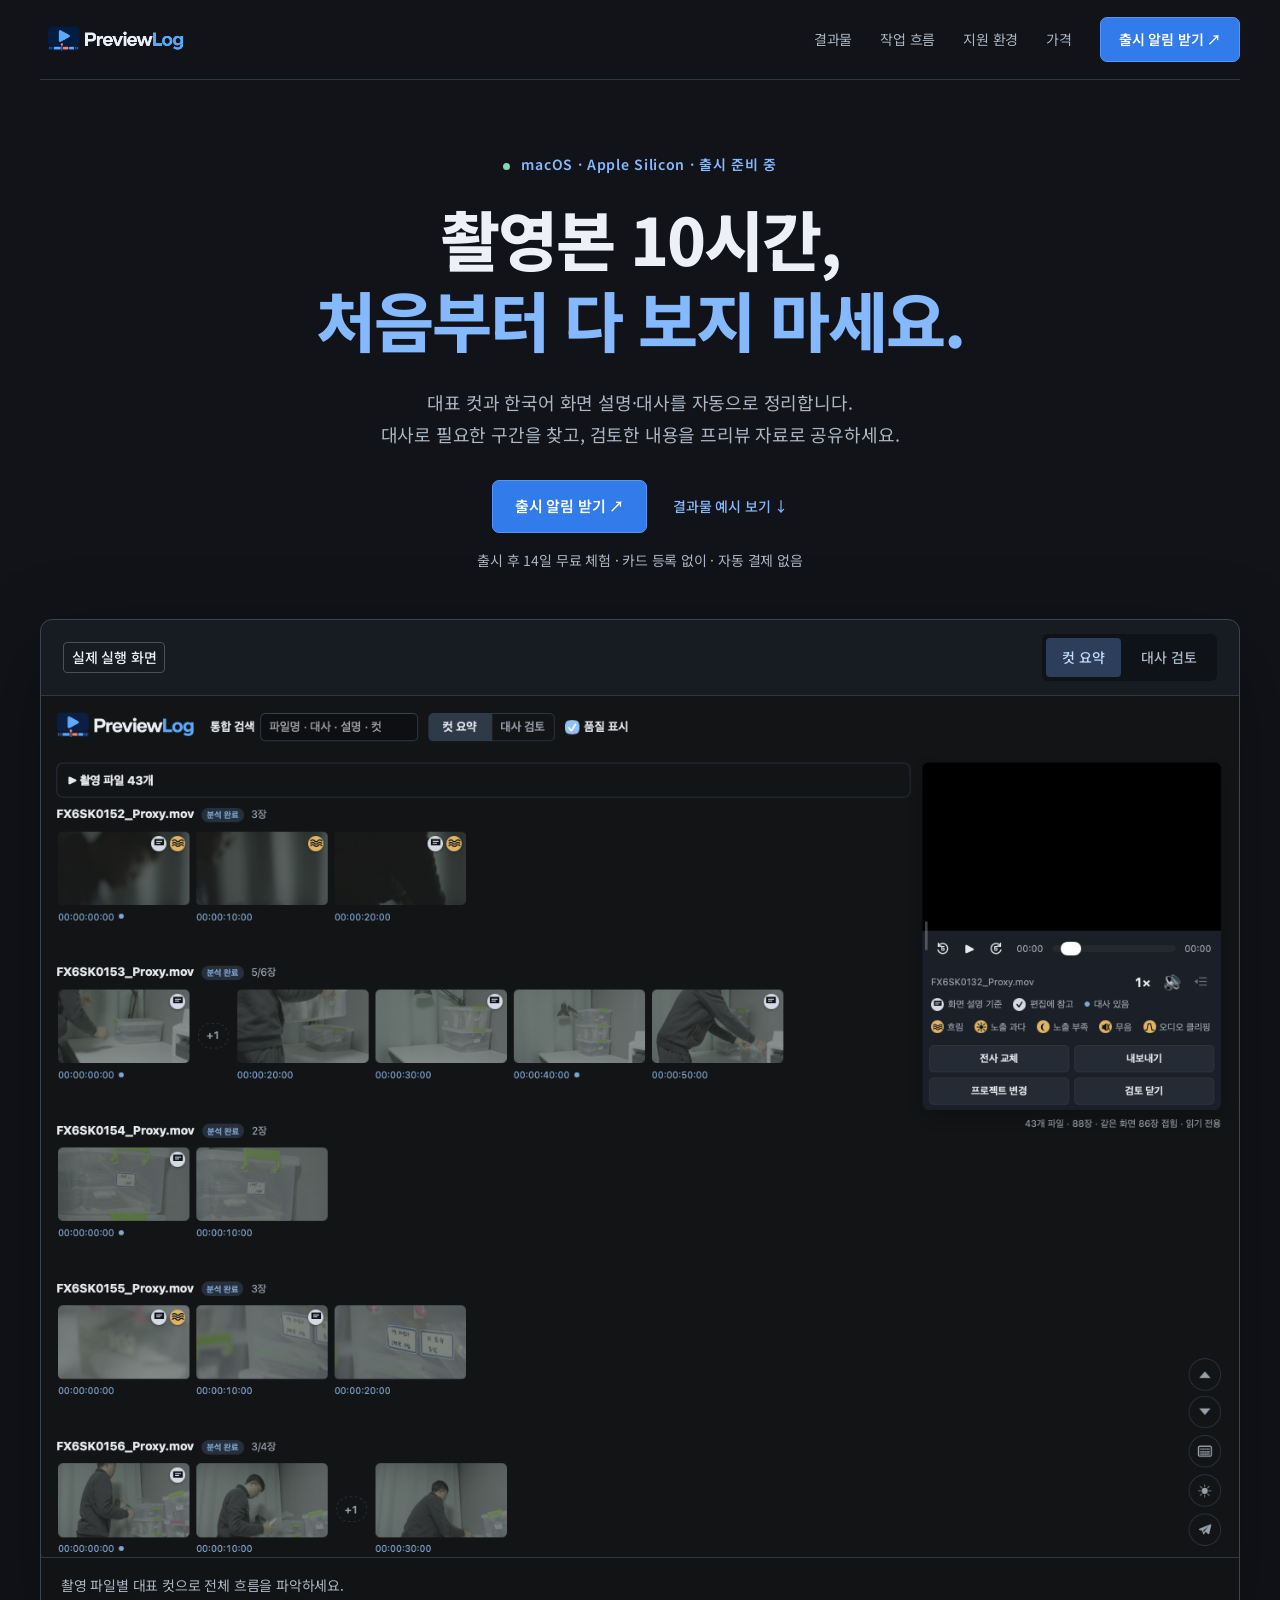
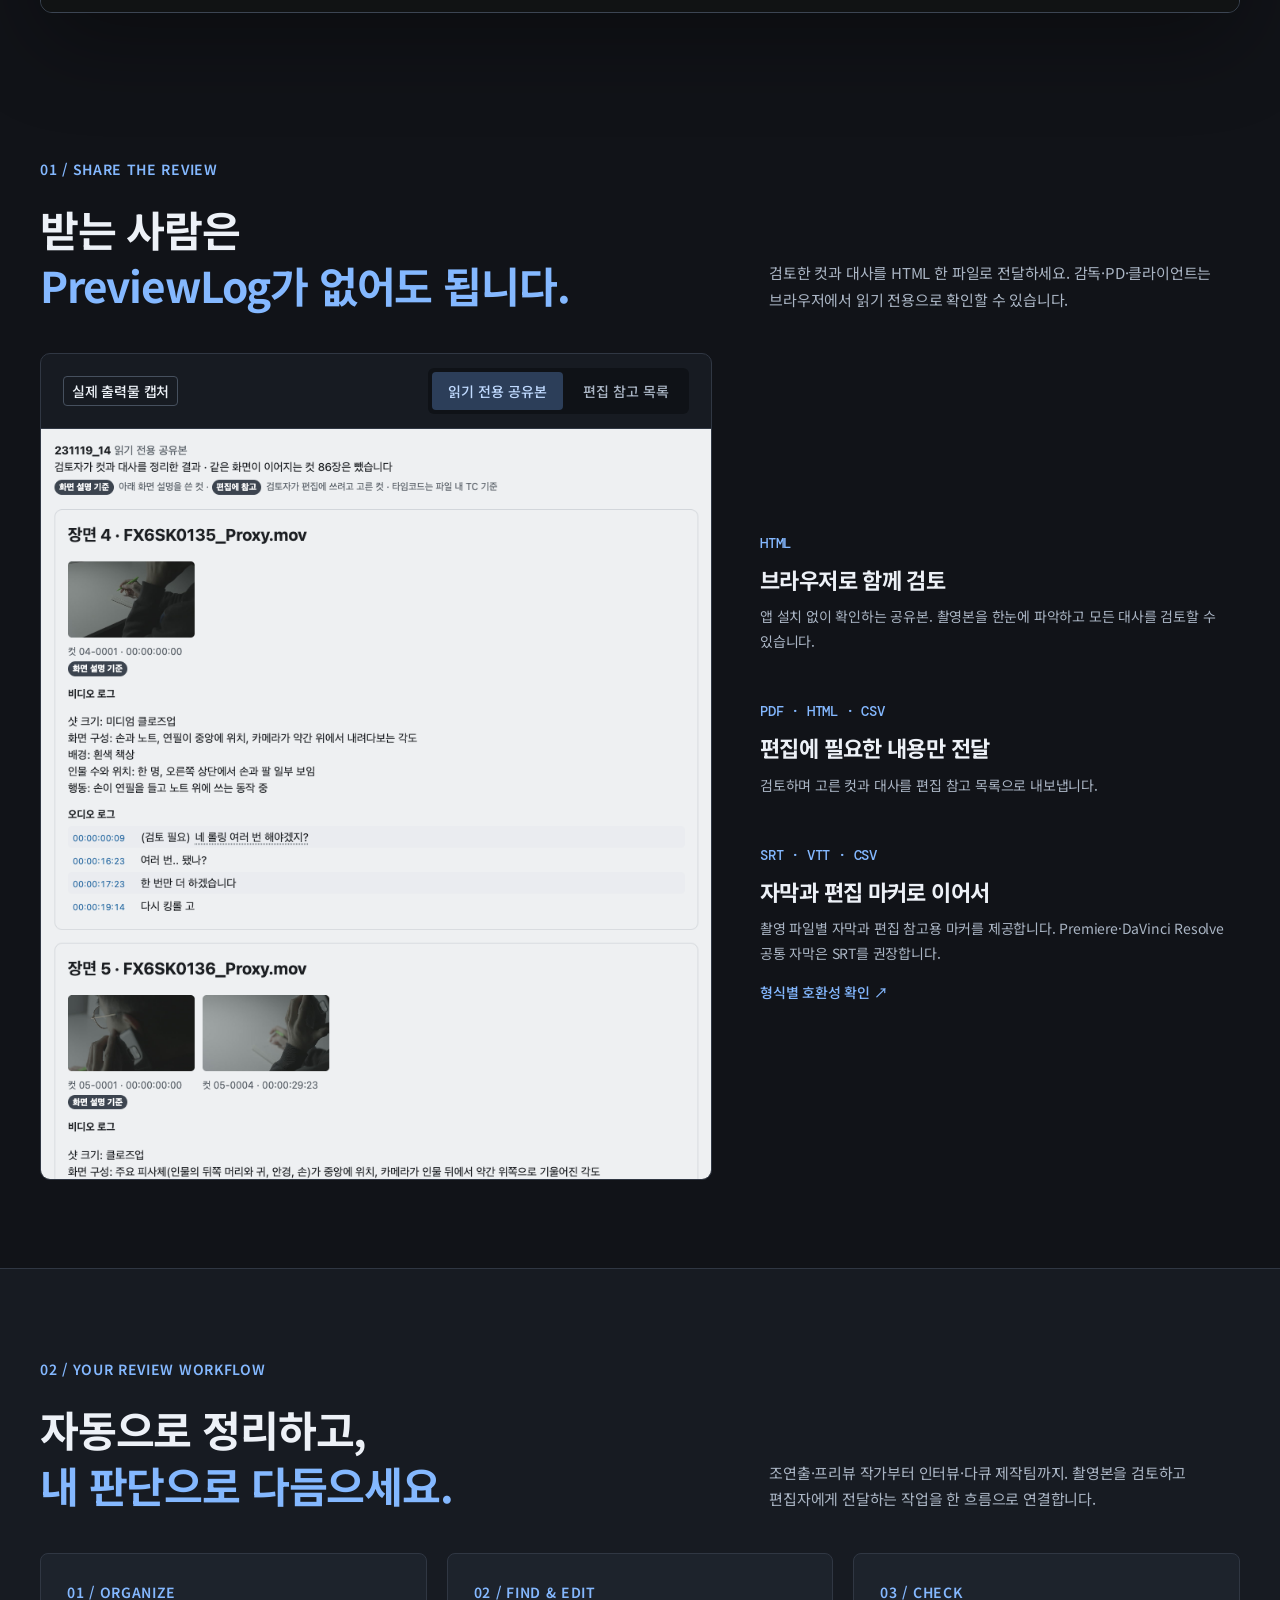
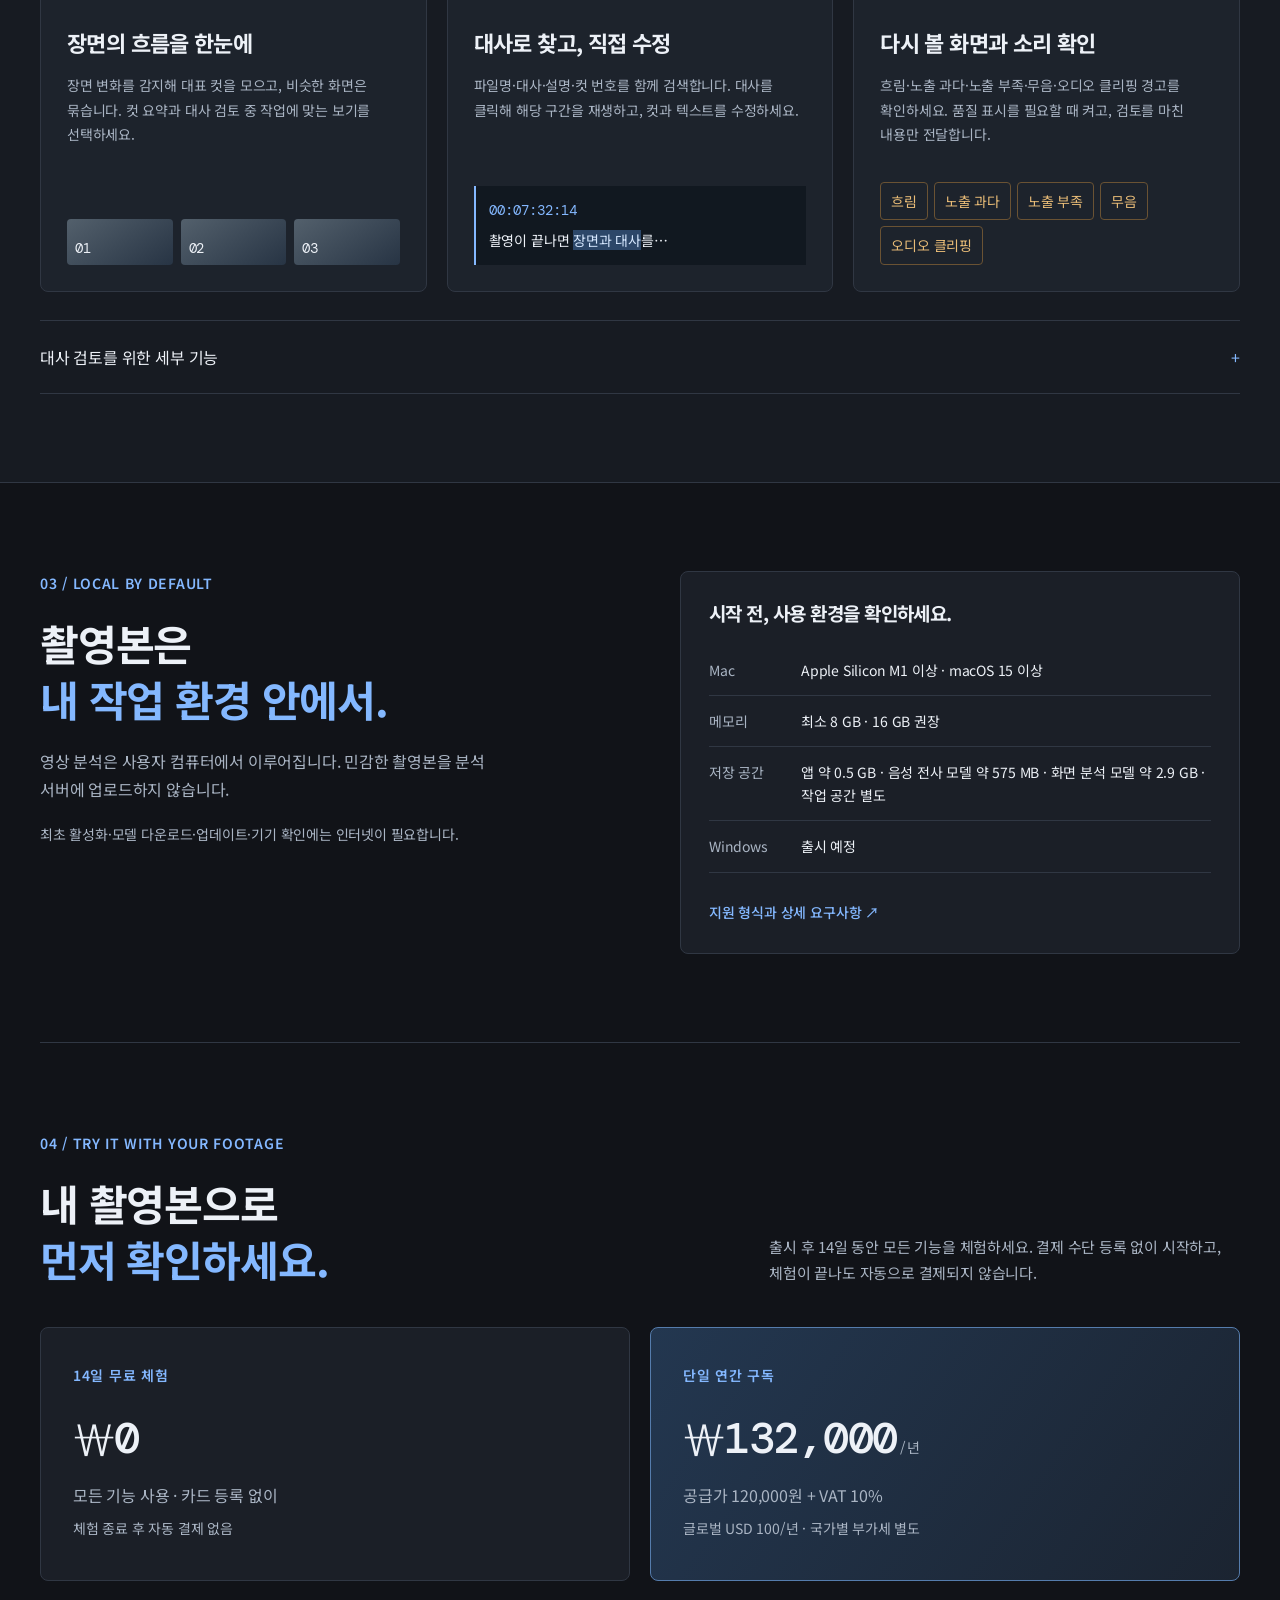
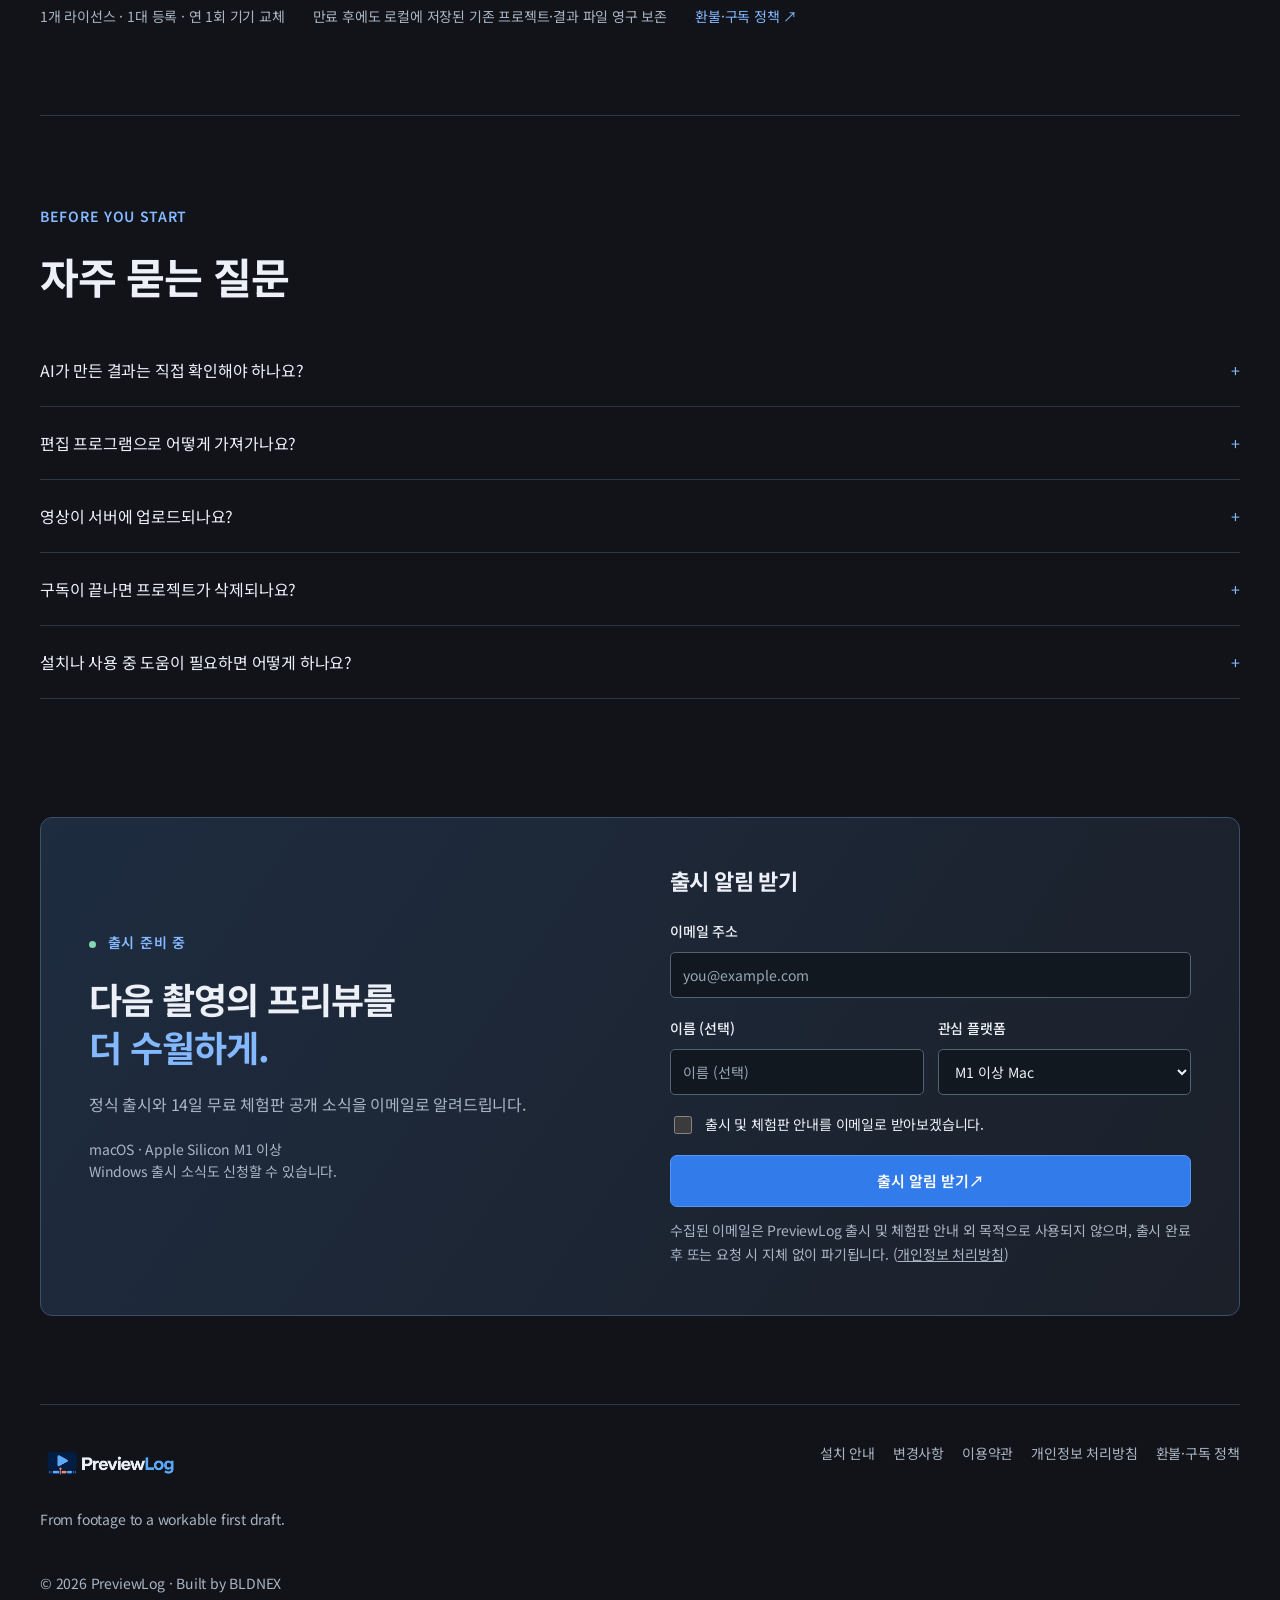
==== commit 6c8bac32: "fix: state the macOS the build actually runs on, and what a report sends 0.1.17 declared macOS 13 wh" ====
--- a/site/index.html
+++ b/site/index.html
@@ -13,7 +13,7 @@
     <link
       rel="icon"
       type="image/png"
-      href="./assets/brand/logos/previewlog-logo-light.png"
+      href="./assets/brand/logos/previewlog-symbol.png"
     />
 
     <!-- Open Graph / 소셜 공유 -->
@@ -264,7 +264,7 @@
           <dl>
             <div>
               <dt>Mac</dt>
-              <dd>Apple Silicon M1 이상 · macOS 13 이상</dd>
+              <dd>Apple Silicon M1 이상 · macOS 15 이상</dd>
             </div>
             <div>
               <dt>메모리</dt>
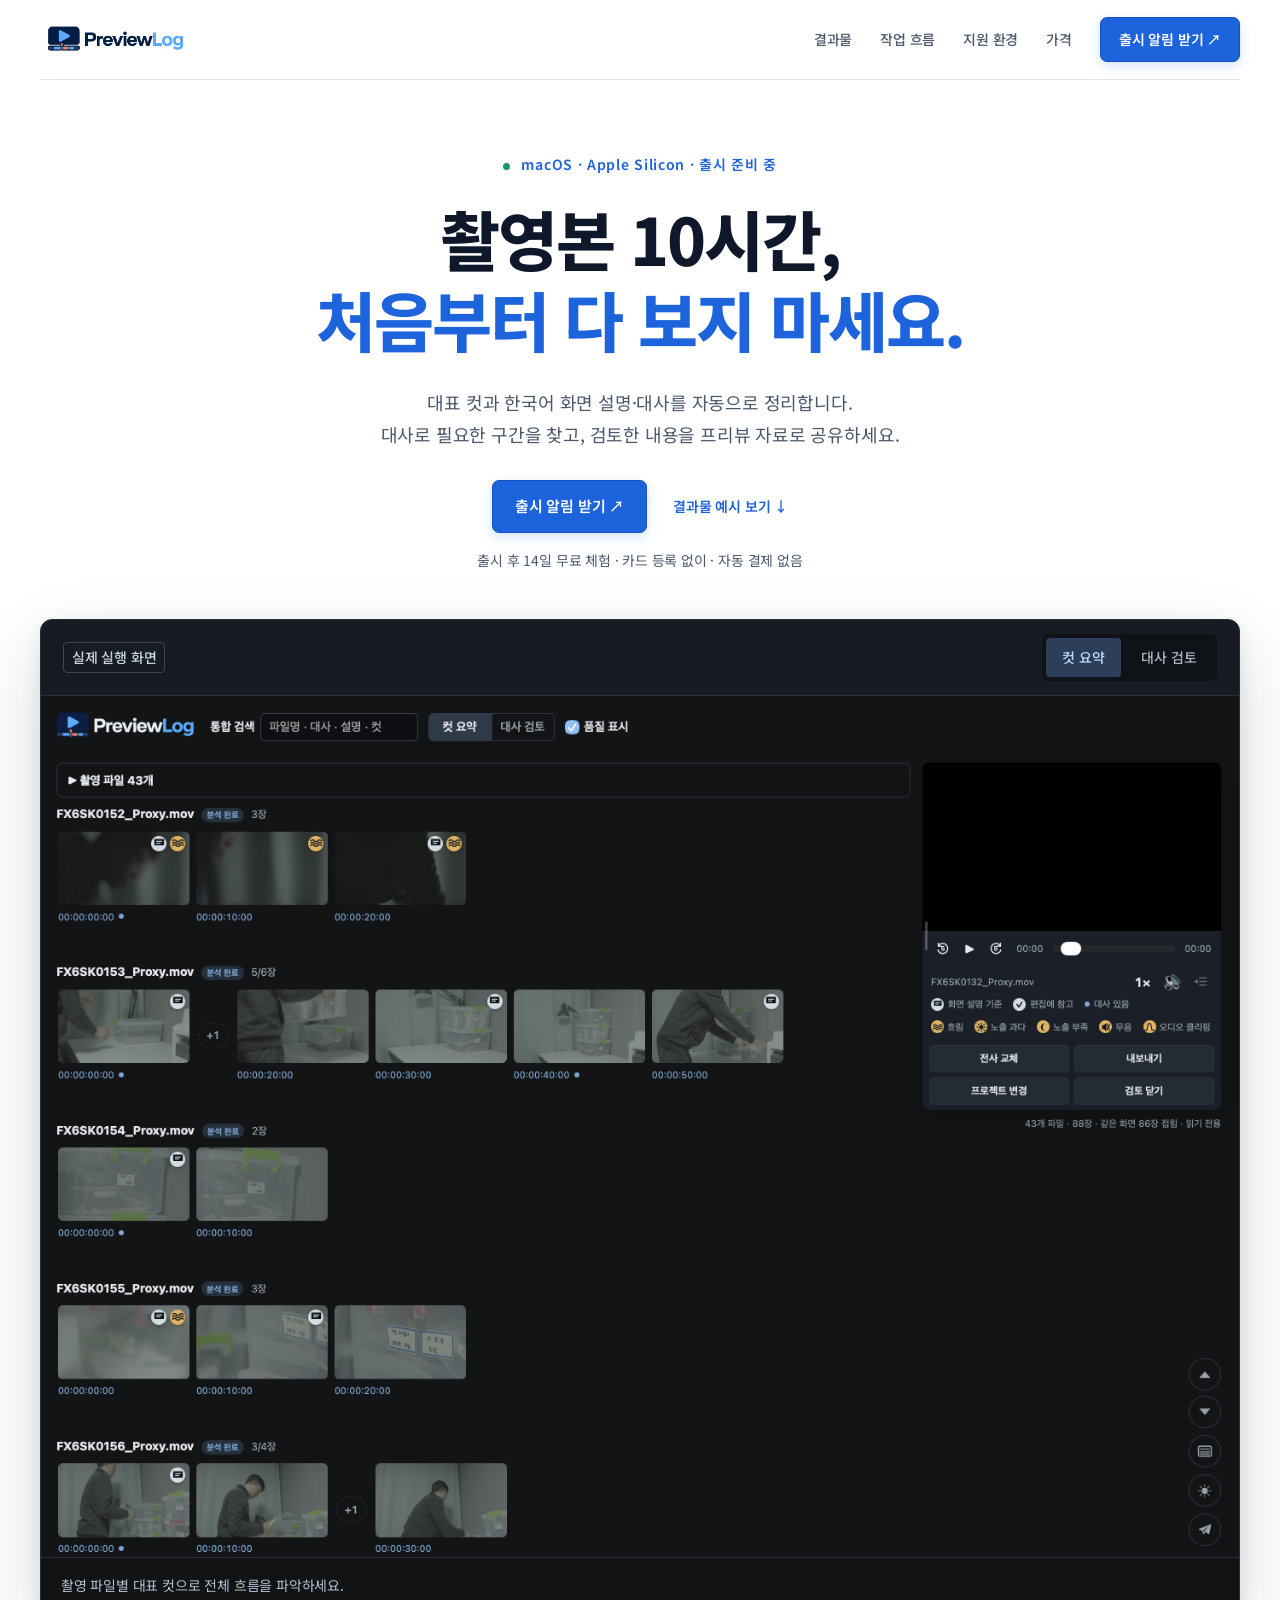
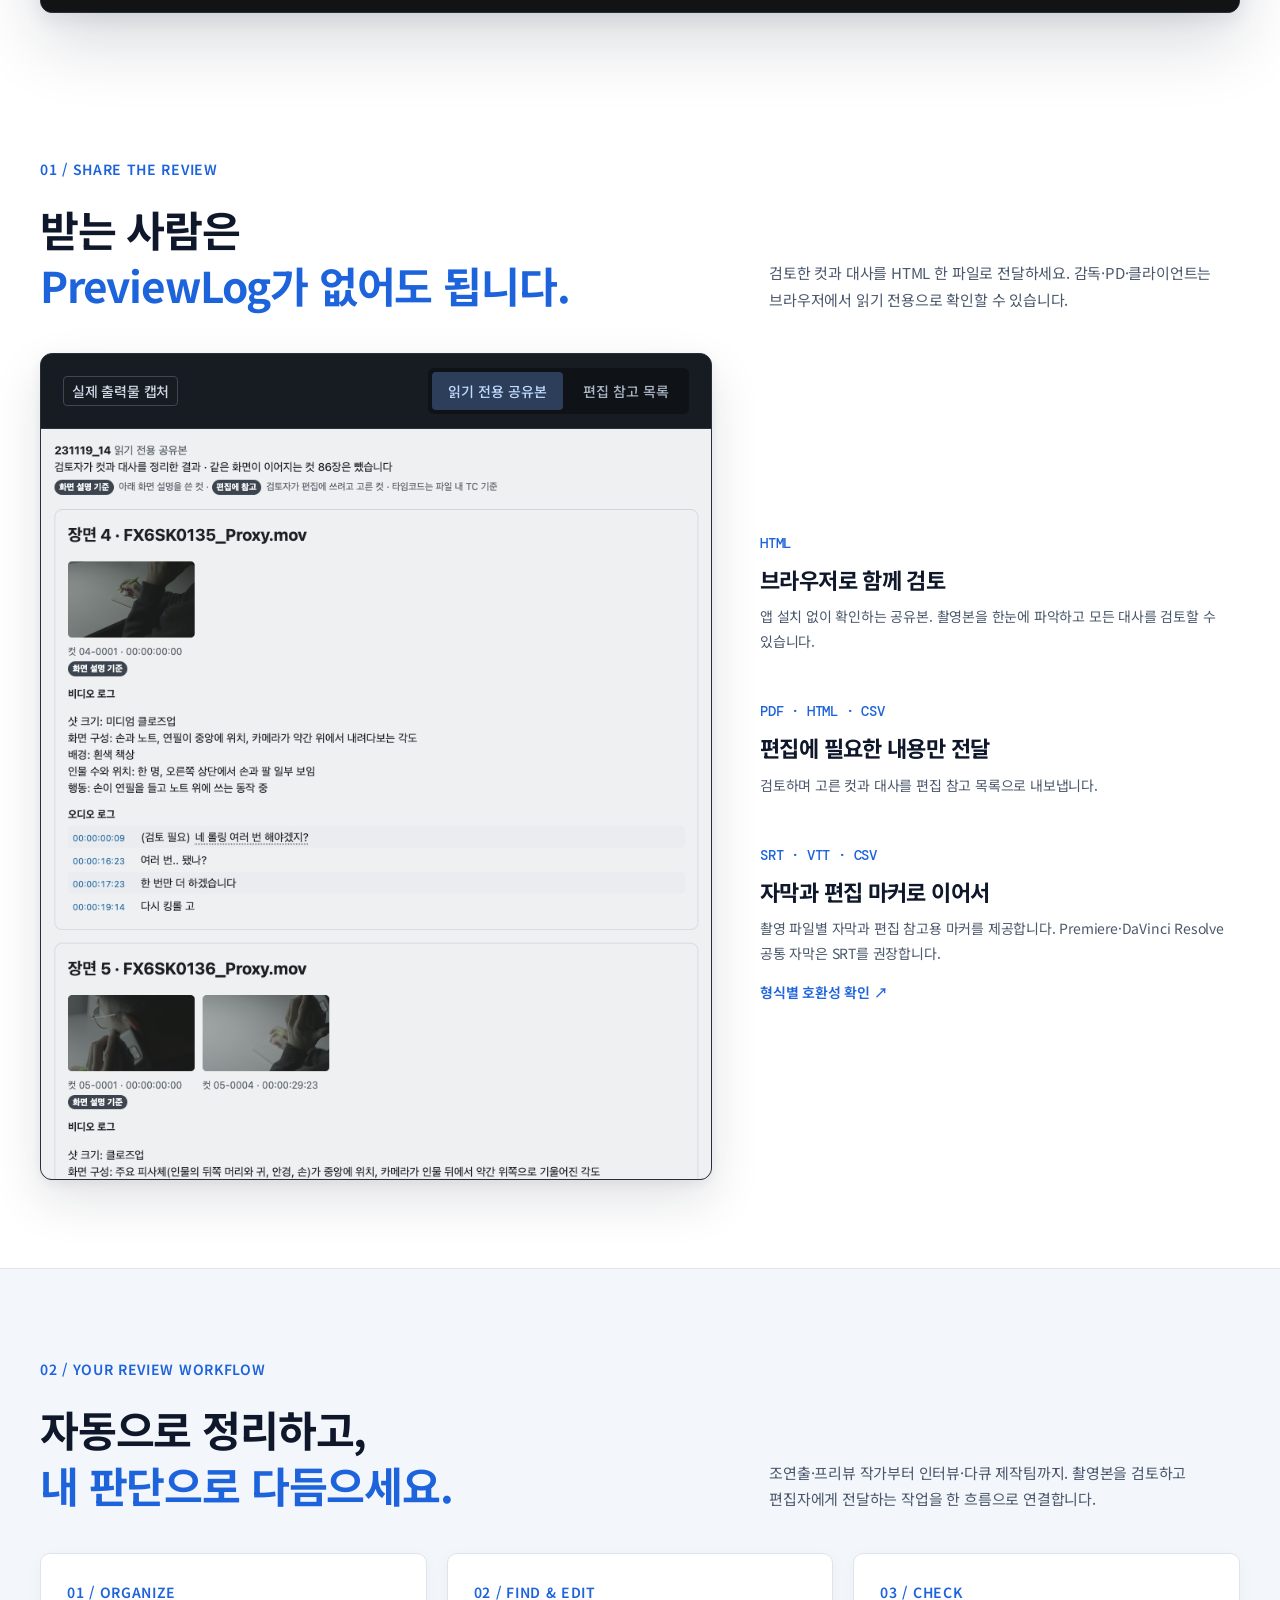
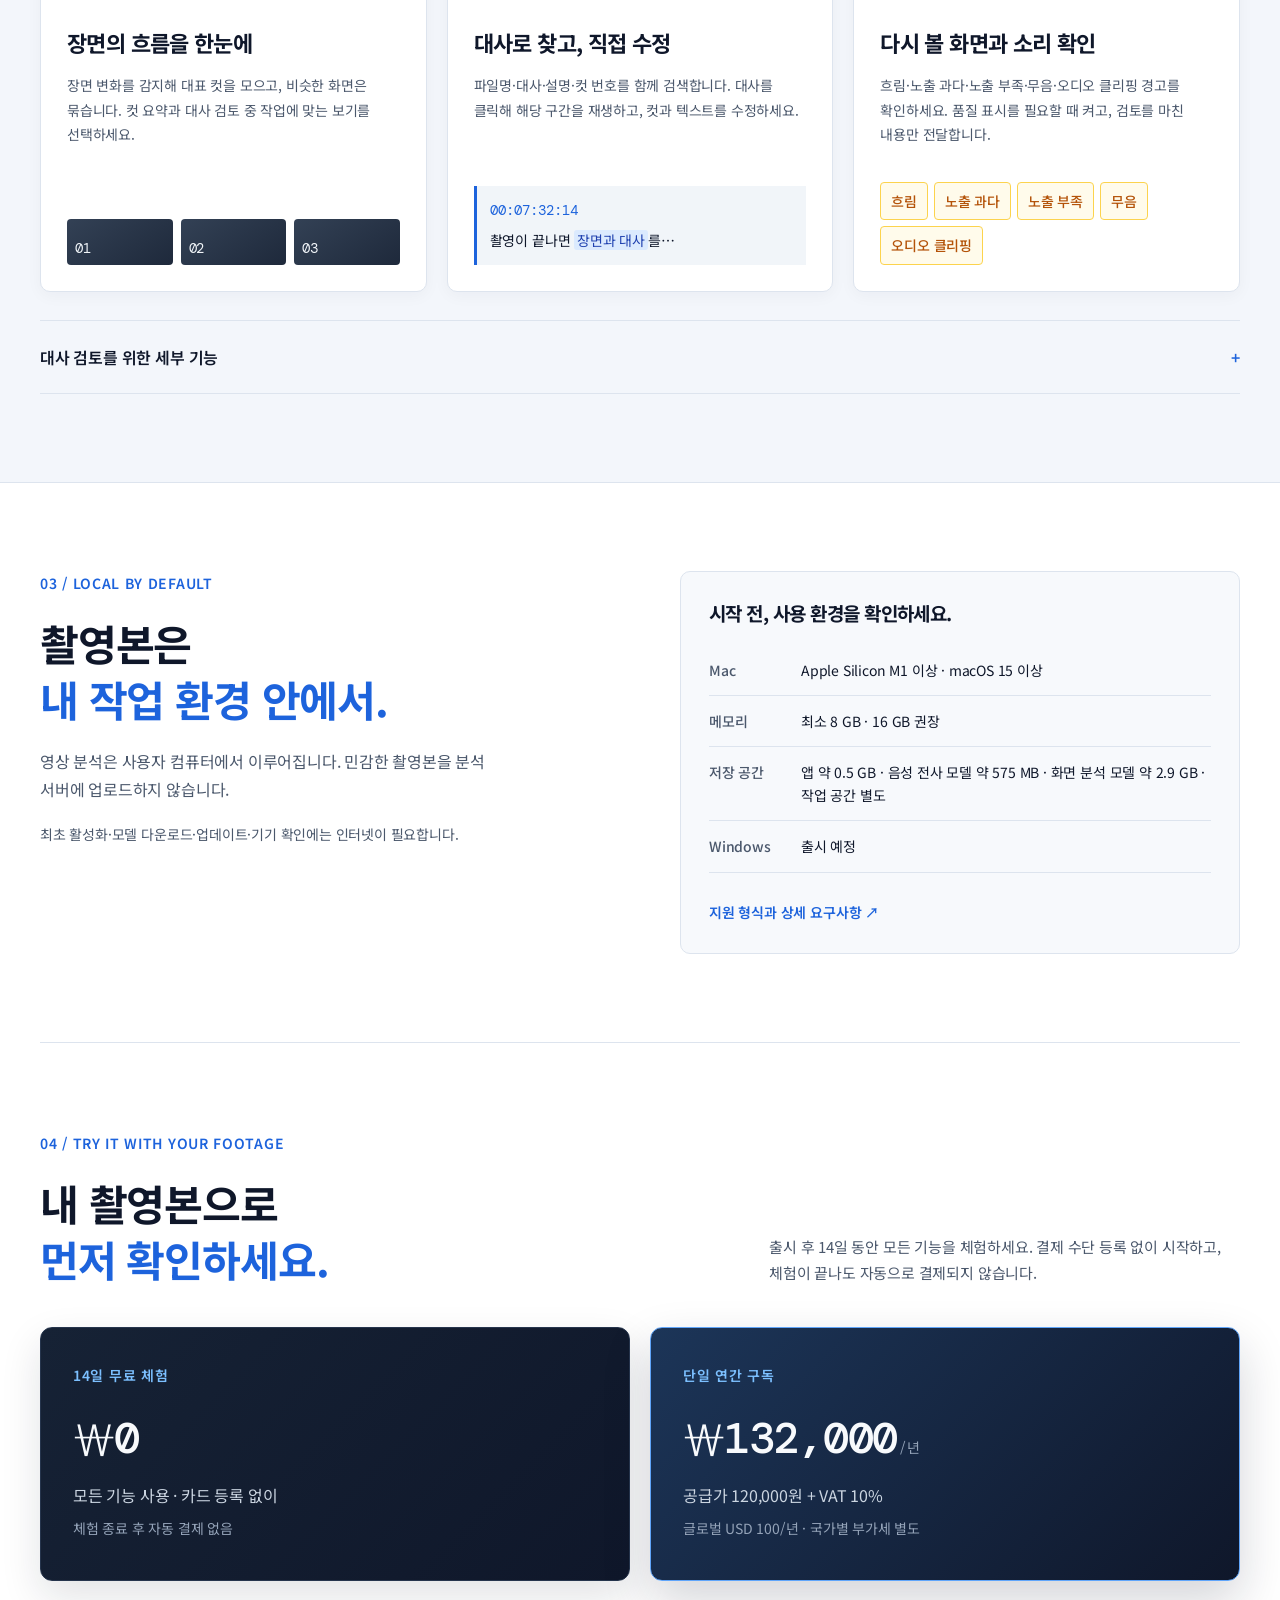
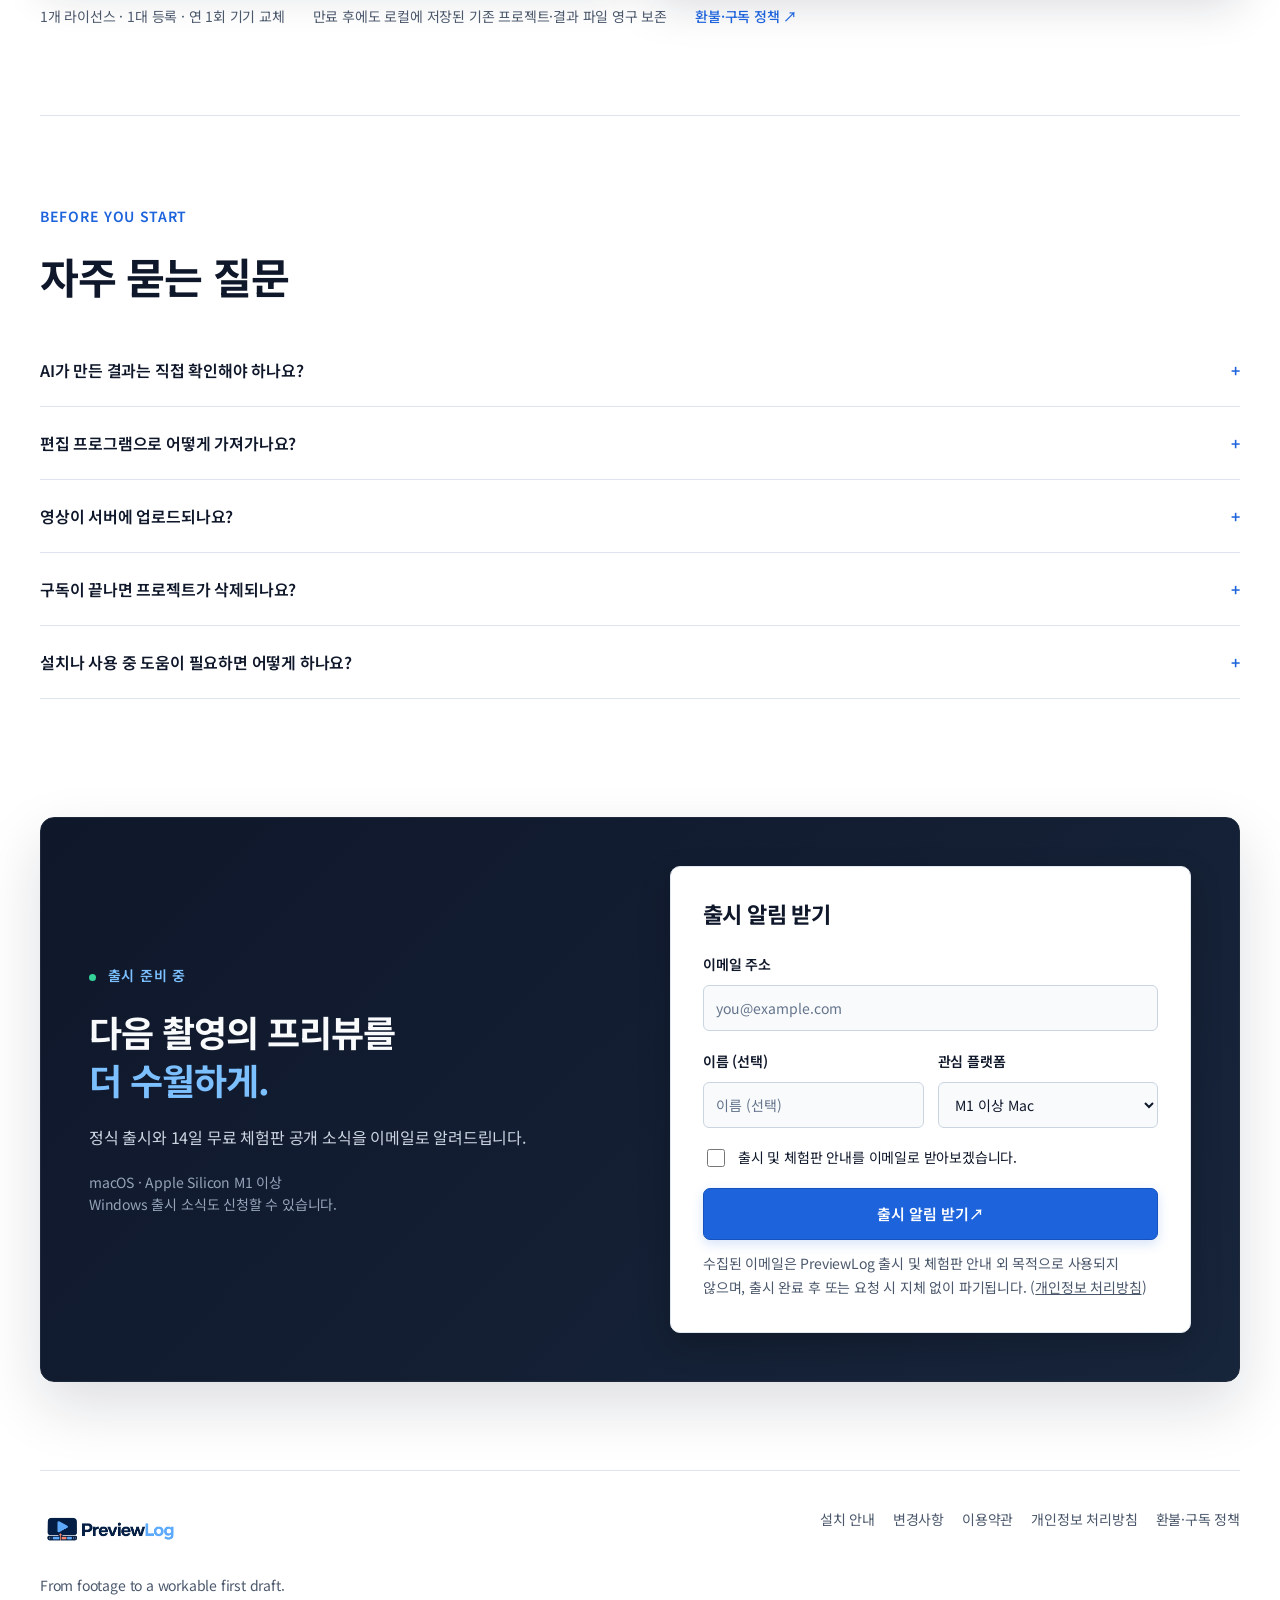
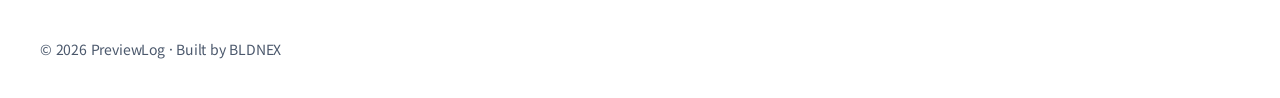
==== commit becbbd17: "style: 전환 - 하이브리드 라이트 테마 및 딥 네이비 가격 카드 적용" ====
--- a/site/index.html
+++ b/site/index.html
@@ -3,7 +3,7 @@
   <head>
     <meta charset="UTF-8" />
     <meta name="viewport" content="width=device-width, initial-scale=1.0" />
-    <meta name="theme-color" content="#111318" />
+    <meta name="theme-color" content="#ffffff" />
     <title>PreviewLog — 촬영본을 편집 가능한 로그로</title>
     <meta
       name="description"
@@ -63,7 +63,7 @@
     <header class="site-header shell">
       <a class="brand" href="#top"
         ><img
-          src="./assets/brand/logos/previewlog-logo-dark.png"
+          src="./assets/brand/logos/previewlog-logo-light.png"
           alt="PreviewLog"
           width="150"
       /></a>
@@ -466,7 +466,7 @@
       <div>
         <a href="#top"
           ><img
-            src="./assets/brand/logos/previewlog-logo-dark.png"
+            src="./assets/brand/logos/previewlog-logo-light.png"
             alt="PreviewLog"
             width="140"
         /></a>
--- a/site/landing.css
+++ b/site/landing.css
@@ -1,11 +1,12 @@
 :root {
-  color-scheme: dark;
-  --bg: #111318;
-  --panel: #1b1f27;
-  --line: #303743;
-  --text: #edf1f7;
-  --muted: #aab5c4;
-  --blue: #84b8ff;
+  color-scheme: light;
+  --bg: #ffffff;
+  --bg-alt: #f3f6fb;
+  --panel: #f7f9fc;
+  --line: #dde4ee;
+  --text: #0f172a;
+  --muted: #4b586c;
+  --blue: #1d63dc;
   --mono: "DM Mono", monospace;
 }
 * {
@@ -63,6 +64,7 @@
 h2,
 h3,
 h4 {
+  color: var(--text);
   line-height: 1.32;
   letter-spacing: -0.028em;
   margin: 0 0 20px;
@@ -106,7 +108,7 @@
   width: 7px;
   height: 7px;
   border-radius: 50%;
-  background: #83d7b3;
+  background: #109868;
   margin-right: 7px;
 }
 .skip-link {
@@ -115,6 +117,8 @@
   left: 20px;
   z-index: 200;
   background: var(--panel);
+  color: var(--text);
+  border: 1px solid var(--line);
   padding: 12px;
 }
 .skip-link:focus {
@@ -142,10 +146,11 @@
   margin-left: auto;
   font-size: 14px;
   color: var(--muted);
+  font-weight: 500;
 }
 .nav-links a:hover,
 .text-link:hover {
-  color: white;
+  color: var(--text);
 }
 .button {
   display: inline-flex;
@@ -153,15 +158,16 @@
   justify-content: center;
   min-height: 50px;
   padding: 12px 22px;
-  background: #327bea;
-  border: 1px solid #5596f7;
+  background: #1d63dc;
+  border: 1px solid #1552be;
   border-radius: 7px;
   color: white;
   font-weight: 600;
   font-size: 15px;
+  box-shadow: 0 4px 12px rgba(29, 99, 220, 0.18);
 }
 .button:hover {
-  background: #2566c8;
+  background: #164fb3;
 }
 .header-cta {
   min-height: 42px;
@@ -201,19 +207,26 @@
 .text-link {
   font-size: 14px;
   color: var(--blue);
-  font-weight: 500;
-}
+  font-weight: 600;
+}
+/* Dark NLE App Window frame for strong contrast on white hero */
 .workspace {
-  border: 1px solid #3c4553;
+  border: 1px solid #262f3d;
   border-radius: 12px;
   background: #171b22;
   overflow: hidden;
-  box-shadow: 0 30px 90px #0005;
+  box-shadow:
+    0 28px 70px rgba(15, 23, 42, 0.16),
+    0 6px 20px rgba(15, 23, 42, 0.08);
   max-width: 1050px;
   margin: auto;
 }
 .product-capture { max-width: 1200px; }
-.product-capture .example-tag { margin-left: 0; }
+.product-capture .example-tag {
+  margin-left: 0;
+  color: #cdd6e3;
+  border-color: #3d4756;
+}
 .capture-panel { margin: 0; background: #111314; }
 .capture-panel[hidden] { display: none; }
 .capture-panel img { display: block; width: 100%; height: auto; }
@@ -223,25 +236,26 @@
   justify-content: space-between;
   gap: 8px 20px;
   padding: 16px 20px;
-  border-top: 1px solid var(--line);
-  color: var(--muted);
+  border-top: 1px solid #2a313d;
+  color: #b4c0d0;
   font-size: 14px;
   line-height: 1.6;
 }
 .example-tag {
   margin-left: auto;
-  border: 1px solid #46505e;
+  border: 1px solid #cbd5e1;
   border-radius: 4px;
   padding: 2px 8px;
   font-size: 14px;
   font-weight: 500;
+  color: var(--text);
 }
 .workspace-toolbar {
   display: flex;
   justify-content: space-between;
   align-items: center;
   padding: 14px 22px;
-  border-bottom: 1px solid var(--line);
+  border-bottom: 1px solid #2a313d;
   gap: 15px;
 }
 .view-switch {
@@ -254,7 +268,7 @@
 .view-switch button {
   border: 0;
   background: transparent;
-  color: var(--muted);
+  color: #aab5c4;
   padding: 7px 16px;
   border-radius: 4px;
   font-size: 14px;
@@ -287,12 +301,21 @@
 .output-gallery {
   min-width: 0;
   overflow: hidden;
-  border: 1px solid var(--line);
-  border-radius: 10px;
+  border: 1px solid #262f3d;
+  border-radius: 12px;
   background: #171b22;
-}
-.output-gallery .example-tag { margin-left: 0; }
-.output-gallery .workspace-toolbar { flex-wrap: wrap; }
+  box-shadow:
+    0 20px 50px rgba(15, 23, 42, 0.12),
+    0 4px 12px rgba(15, 23, 42, 0.06);
+}
+.output-gallery .example-tag {
+  margin-left: 0;
+  color: #cdd6e3;
+  border-color: #3d4756;
+}
+.output-gallery .workspace-toolbar {
+  flex-wrap: wrap;
+}
 .output-capture[hidden] { display: none; }
 .output-capture {
   margin: 0;
@@ -342,8 +365,9 @@
   font-size: 14px;
   margin-bottom: 12px;
 }
+/* Alternating cool-gray surface for workflow section */
 .workflow {
-  background: #171b22;
+  background: var(--bg-alt);
   border-block: 1px solid var(--line);
 }
 .workflow-grid {
@@ -352,12 +376,13 @@
   gap: 20px;
 }
 .workflow-grid article {
-  background: #1d232c;
+  background: #ffffff;
   border: 1px solid var(--line);
-  border-radius: 8px;
+  border-radius: 10px;
   padding: 26px;
   display: flex;
   flex-direction: column;
+  box-shadow: 0 4px 16px rgba(15, 23, 42, 0.04);
 }
 .workflow-grid h3 {
   margin: 24px 0 16px;
@@ -374,7 +399,8 @@
 .mini-strip span {
   flex: 1;
   padding: 20px 8px 8px;
-  background: linear-gradient(145deg, #53606c, #273444);
+  background: linear-gradient(145deg, #334155, #1e293b);
+  color: #f1f5f9;
   font: 14px var(--mono);
   border-radius: 4px;
 }
@@ -382,19 +408,22 @@
   display: flex;
   flex-direction: column;
   gap: 8px;
-  background: #111820;
-  border-left: 2px solid var(--blue);
+  background: #f1f5f9;
+  border-left: 3px solid var(--blue);
   padding: 13px;
   margin-top: auto;
   font-size: 14px;
   line-height: 1.6;
+  color: var(--text);
 }
 .mini-log .mono {
   color: var(--blue);
 }
 mark {
-  background: #2c4769;
-  color: #d6e8ff;
+  background: #dbeafe;
+  color: #1e40af;
+  padding: 0 3px;
+  border-radius: 3px;
 }
 .qc-tags {
   display: flex;
@@ -405,10 +434,12 @@
 }
 .qc-tags span {
   font-size: 14px;
-  color: #e9bc77;
-  border: 1px solid #6a5233;
+  background: #fffbeb;
+  color: #b45309;
+  border: 1px solid #fcd34d;
   padding: 6px 10px;
   border-radius: 4px;
+  font-weight: 500;
 }
 .advanced {
   border-block: 1px solid var(--line);
@@ -422,6 +453,8 @@
   gap: 15px;
   padding: 22px 0;
   list-style: none;
+  font-weight: 600;
+  color: var(--text);
 }
 .advanced summary::-webkit-details-marker,
 .faq-list summary::-webkit-details-marker {
@@ -458,7 +491,7 @@
 .spec-panel {
   border: 1px solid var(--line);
   padding: 28px;
-  border-radius: 8px;
+  border-radius: 10px;
   background: var(--panel);
 }
 .spec-panel h3 {
@@ -478,9 +511,11 @@
 }
 dt {
   color: var(--muted);
+  font-weight: 500;
 }
 dd {
   margin: 0;
+  color: var(--text);
 }
 .pricing {
   border-top: 1px solid var(--line);
@@ -491,27 +526,38 @@
   gap: 20px;
 }
 .pricing-grid article {
-  background: var(--panel);
-  border: 1px solid var(--line);
-  border-radius: 8px;
+  background: linear-gradient(135deg, #162235, #0f172a);
+  border: 1px solid #26354d;
+  border-radius: 12px;
   padding: 32px;
+  color: #f8fafc;
+  box-shadow: 0 16px 40px rgba(15, 23, 42, 0.12);
 }
 .pricing-grid article.annual {
-  border-color: #557cac;
-  background: linear-gradient(125deg, #233750, #1b2431);
+  border: 1.5px solid #60a5fa;
+  background: linear-gradient(135deg, #1c3558, #0f172a);
+  box-shadow: 0 20px 48px rgba(15, 23, 42, 0.18);
+}
+.pricing-grid article .eyebrow {
+  color: #7cc0ff;
 }
 .pricing-grid h3 {
   font: 500 44px/1.4 var(--mono);
   margin: 20px 0 12px;
+  color: #f8fafc;
 }
 .pricing-grid h3 span {
   font:
     14px "Noto Sans KR",
     sans-serif;
-  color: var(--muted);
+  color: #94a3b8;
 }
 .pricing-grid p {
   margin-bottom: 8px;
+  color: #cbd5e1;
+}
+.pricing-grid .fine {
+  color: #94a3b8;
 }
 .license-notes {
   display: flex;
@@ -524,6 +570,7 @@
 }
 .license-notes a {
   color: var(--blue);
+  font-weight: 500;
 }
 .faq {
   border-top: 1px solid var(--line);
@@ -545,22 +592,50 @@
 .download {
   padding-top: 30px;
 }
+/* Deep Navy Studio Callout Banner with Crisp White Form Card */
 .download-card {
-  background: linear-gradient(125deg, #1e2c40, #1b2029);
-  border: 1px solid #3c506c;
-  border-radius: 12px;
+  background: linear-gradient(135deg, #0f172a, #17253b);
+  border: 1px solid #1e293b;
+  border-radius: 14px;
   display: grid;
   grid-template-columns: 1fr 1fr;
   gap: 60px;
   padding: 48px;
+  color: #f8fafc;
+  box-shadow: 0 24px 60px rgba(15, 23, 42, 0.14);
 }
 .download-card > div:first-child {
   align-self: center;
 }
-.download-card h2 {
+.download-card > div:first-child .eyebrow {
+  color: #7cc0ff;
+}
+.download-card > div:first-child .status-dot {
+  background: #34d399;
+}
+.download-card > div:first-child h2 {
   font-size: 36px;
+  color: #f8fafc;
+}
+.download-card > div:first-child h2 em {
+  color: #7cc0ff;
+}
+.download-card > div:first-child p {
+  color: #cbd5e1;
+}
+.download-card > div:first-child .fine {
+  color: #94a3b8;
+}
+.waitlist-card {
+  background: #ffffff;
+  color: var(--text);
+  border: 1px solid #e2e8f0;
+  border-radius: 10px;
+  padding: 32px;
+  box-shadow: 0 12px 32px rgba(0, 0, 0, 0.2);
 }
 .waitlist-card h3 {
+  color: var(--text);
   margin-bottom: 24px;
 }
 .form-group {
@@ -571,22 +646,23 @@
 }
 .form-group label {
   font-size: 14px;
-  font-weight: 500;
+  font-weight: 600;
+  color: var(--text);
 }
 .form-group input,
 .form-group select {
   width: 100%;
   min-width: 0;
   min-height: 46px;
-  background: #111820;
-  color: var(--text);
-  border: 1px solid #536174;
-  border-radius: 5px;
+  background: #f8fafc;
+  color: var(--text);
+  border: 1px solid #cbd5e1;
+  border-radius: 6px;
   padding: 10px 12px;
   font-size: 14px;
 }
 .form-group input::placeholder {
-  color: #98a6b9;
+  color: #64748b;
 }
 .waitlist-fields {
   display: grid;
@@ -600,12 +676,13 @@
   font-size: 14px;
   line-height: 1.6;
   margin-bottom: 18px;
+  color: var(--text);
 }
 .waitlist-consent input {
   width: 18px;
   height: 18px;
   flex-shrink: 0;
-  accent-color: #327bea;
+  accent-color: #1d63dc;
 }
 .waitlist-form .button {
   width: 100%;
@@ -622,17 +699,19 @@
   display: block;
   font-size: 14px;
   margin-top: 12px;
+  font-weight: 500;
 }
 .is-error {
-  color: #ffb0a9;
+  color: #dc2626;
 }
 .is-success {
-  color: #96e1b6;
+  color: #059669;
 }
 .waitlist-privacy-notice {
   font-size: 14px;
   line-height: 1.7;
   margin: 12px 0 0;
+  color: var(--muted);
 }
 .site-footer {
   border-top: 1px solid var(--line);
@@ -653,6 +732,9 @@
   font-size: 14px;
   color: var(--muted);
 }
+.footer-links a:hover {
+  color: var(--text);
+}
 .copyright {
   width: 100%;
 }
@@ -702,7 +784,7 @@
   .menu-button {
     display: block;
     margin-left: auto;
-    background: transparent;
+    background: #ffffff;
     border: 1px solid var(--line);
     color: var(--text);
     width: 44px;
@@ -715,8 +797,9 @@
     top: 67px;
     left: 0;
     right: 0;
-    background: #1b1f27;
+    background: #ffffff;
     border: 1px solid var(--line);
+    box-shadow: 0 12px 28px rgba(15, 23, 42, 0.1);
     padding: 16px;
     flex-direction: column;
     gap: 0;
@@ -842,14 +925,17 @@
   .download-card {
     padding: 24px 20px;
   }
-  .download-card h2 {
+  .download-card > div:first-child h2 {
     font-size: 29px;
   }
-  .download-card p {
+  .download-card > div:first-child p {
     font-size: 15px;
   }
-  .download-card .fine {
+  .download-card > div:first-child .fine {
     font-size: 14px;
+  }
+  .waitlist-card {
+    padding: 22px 18px;
   }
   .waitlist-fields {
     grid-template-columns: 1fr;
